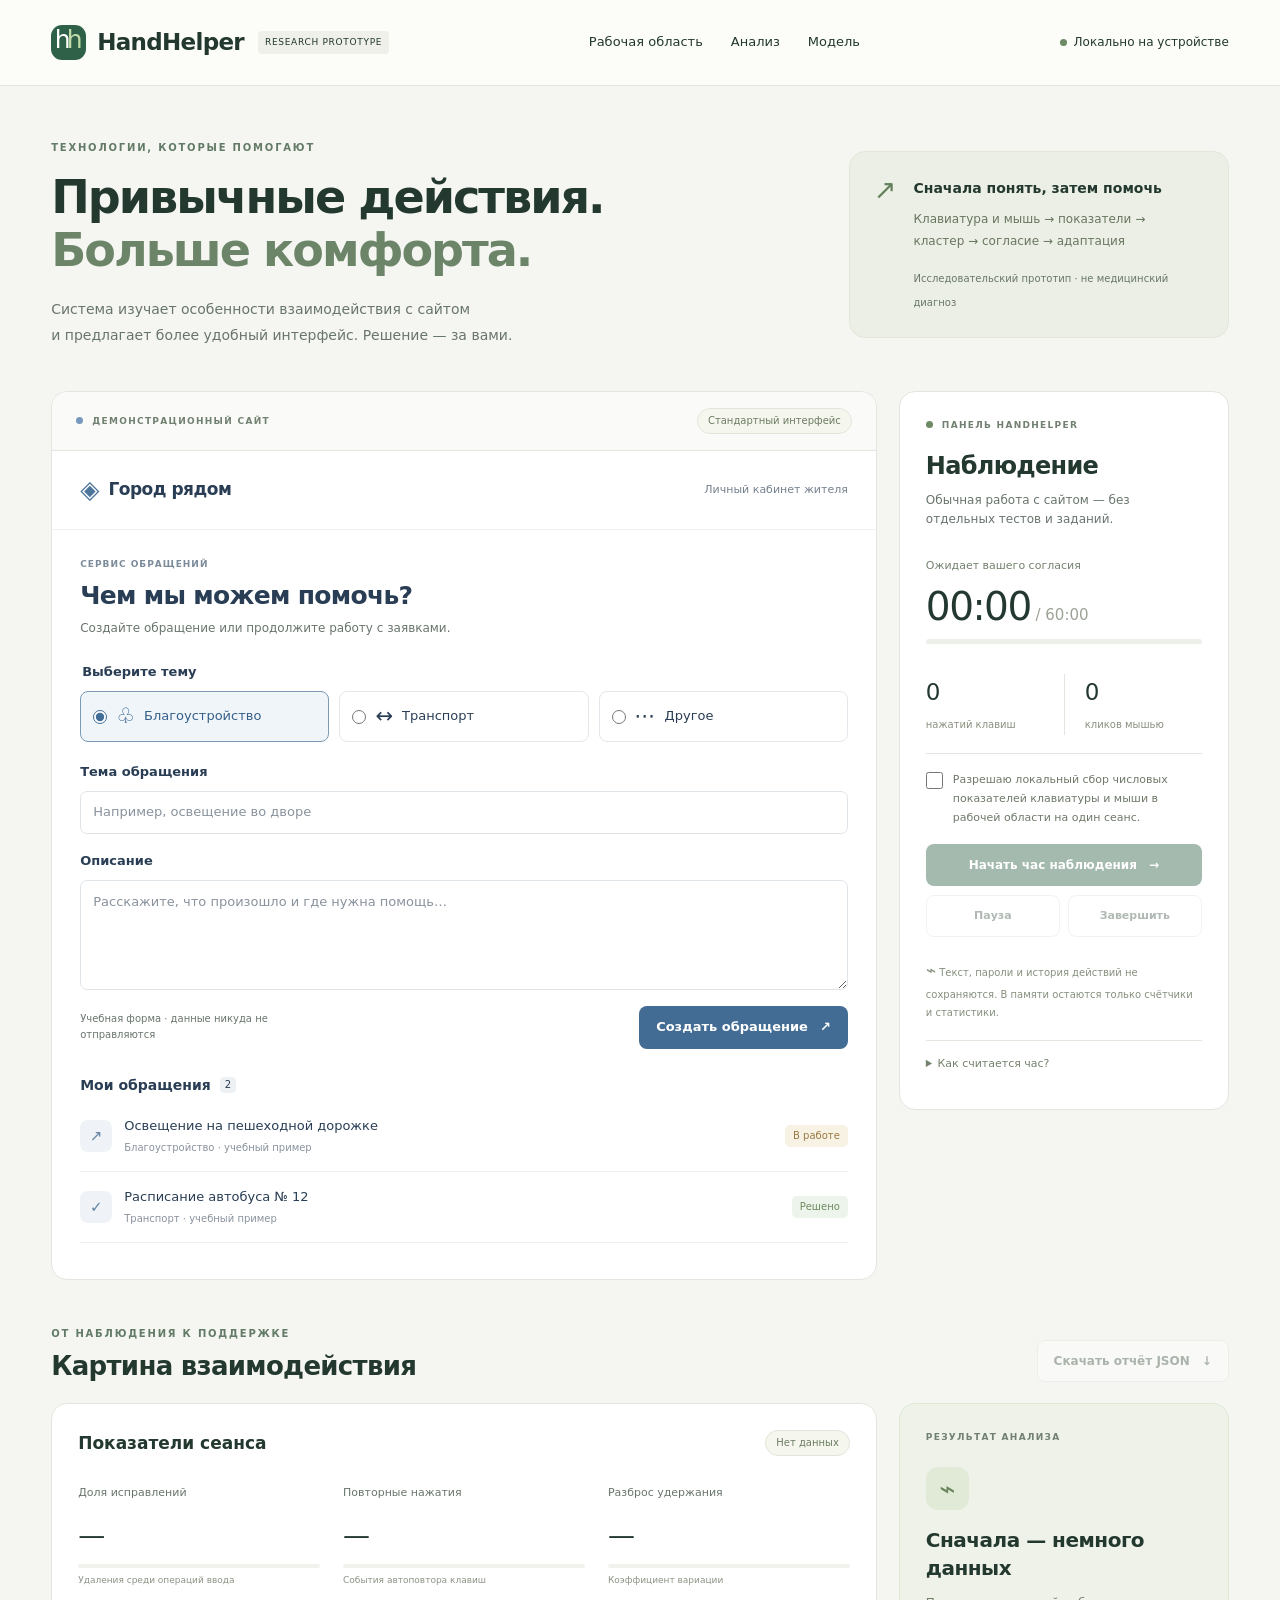
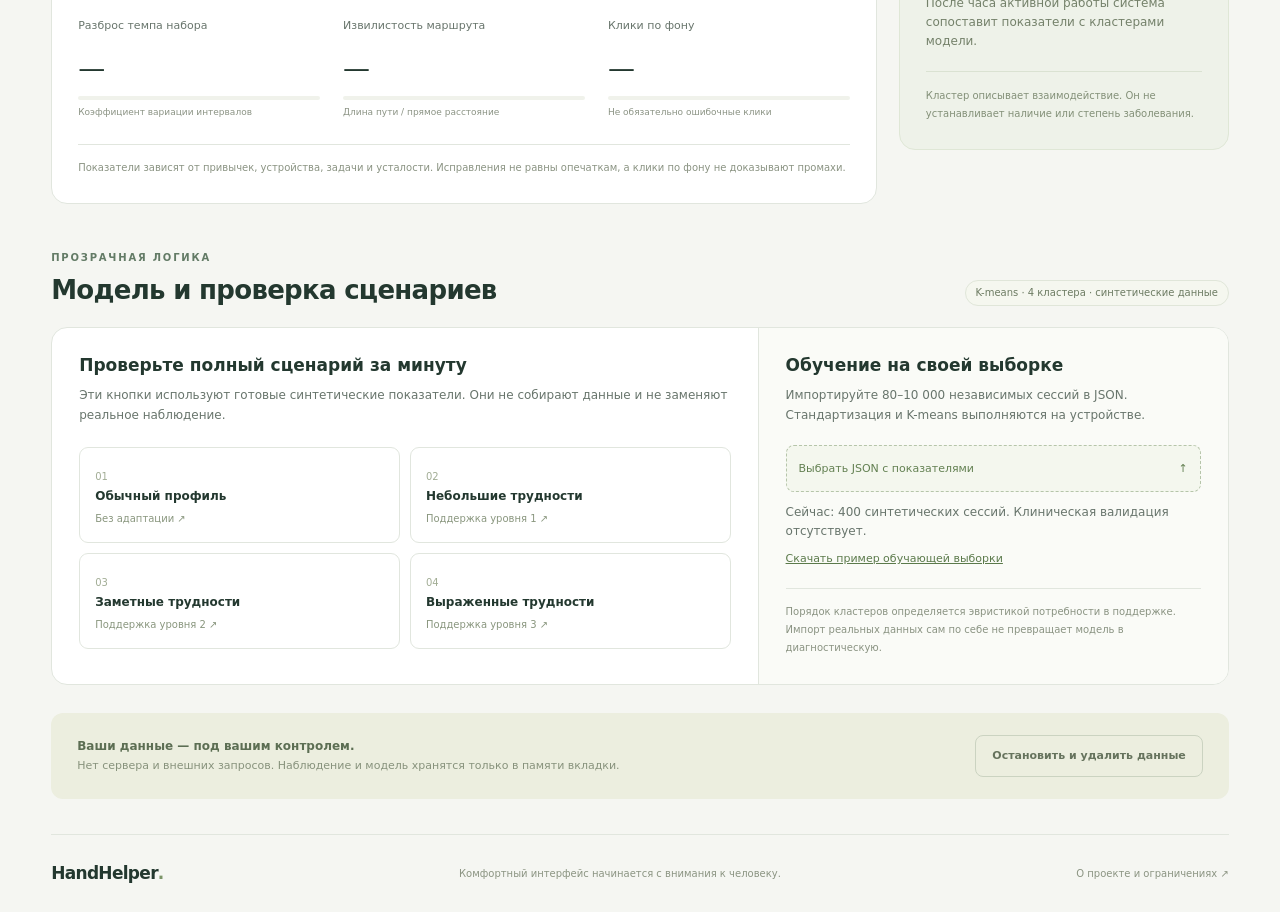
==== index.html @ 503160e6 "Initial HandHelper prototype with interaction analysis and consent-based adaptation" ====
<!doctype html>
<html lang="ru">
<head>
  <meta charset="utf-8">
  <meta name="viewport" content="width=device-width, initial-scale=1">
  <meta name="theme-color" content="#f5f6f2">
  <meta name="description" content="HandHelper — локальный прототип оценки взаимодействия с клавиатурой и мышью и адаптации интерфейса с согласия пользователя.">
  <title>HandHelper — комфортное взаимодействие</title>
  <link rel="stylesheet" href="styles.css">
  <script defer src="js/core.js"></script>
  <script defer src="js/collector.js"></script>
  <script defer src="js/adaptation.js"></script>
  <script defer src="js/app.js"></script>
</head>
<body>
  <a class="skip-link" href="#workspace">К рабочей области</a>
  <header class="header">
    <a href="#" class="brand" aria-label="HandHelper, начало страницы"><span class="brand-mark" aria-hidden="true">h<span>h</span></span>HandHelper<span class="brand-tag">research prototype</span></a>
    <nav aria-label="Разделы"><a href="#workspace">Рабочая область</a><a href="#analysis">Анализ</a><a href="#model">Модель</a></nav>
    <span class="local-badge"><span class="dot"></span>Локально на устройстве</span>
  </header>

  <main>
    <section class="intro" aria-labelledby="page-title">
      <div><p class="eyebrow">ТЕХНОЛОГИИ, КОТОРЫЕ ПОМОГАЮТ</p><h1 id="page-title">Привычные действия.<br><span>Больше комфорта.</span></h1><p class="lead">Система изучает особенности взаимодействия с сайтом<br class="desktop-break"> и предлагает более удобный интерфейс. Решение — за вами.</p></div>
      <div class="intro-note"><span class="note-icon" aria-hidden="true">↗</span><div><strong>Сначала понять, затем помочь</strong><p>Клавиатура и мышь → показатели →<br>кластер → согласие → адаптация</p><span class="subtle">Исследовательский прототип · не медицинский диагноз</span></div></div>
    </section>

    <div class="workspace-grid" id="workspace">
      <section class="site-card" aria-labelledby="site-title">
        <div class="panel-heading"><div class="panel-label"><span class="dot blue"></span>ДЕМОНСТРАЦИОННЫЙ САЙТ</div><span class="pill" id="adaptation-badge">Стандартный интерфейс</span></div>
        <div id="demo-site" data-hh-site>
          <div class="demo-header"><span class="demo-logo" aria-hidden="true">◈</span><strong>Город рядом</strong><span class="demo-header-caption">Личный кабинет жителя</span></div>
          <div class="demo-body">
            <p class="eyebrow">СЕРВИС ОБРАЩЕНИЙ</p><h2 id="site-title">Чем мы можем помочь?</h2><p class="muted">Создайте обращение или продолжите работу с заявками.</p>
            <form id="request-form">
              <fieldset class="category-fieldset"><legend>Выберите тему</legend><div class="categories">
                <label class="category"><input type="radio" name="category" value="Благоустройство" checked><span aria-hidden="true">♧</span><span>Благоустройство</span></label>
                <label class="category"><input type="radio" name="category" value="Транспорт"><span aria-hidden="true">↔</span><span>Транспорт</span></label>
                <label class="category"><input type="radio" name="category" value="Другое"><span aria-hidden="true">⋯</span><span>Другое</span></label>
              </div></fieldset>
              <label class="field-label" for="request-title">Тема обращения</label>
              <input id="request-title" name="title" placeholder="Например, освещение во дворе" maxlength="120" required autocomplete="off">
              <label class="field-label" for="request-text">Описание</label>
              <textarea id="request-text" name="description" rows="4" placeholder="Расскажите, что произошло и где нужна помощь…" maxlength="4000" required></textarea>
              <div class="form-footer"><span class="subtle">Учебная форма · данные никуда не отправляются</span><button type="submit" class="button primary">Создать обращение <span aria-hidden="true">↗</span></button></div>
            </form>
            <div class="requests-heading"><h3>Мои обращения</h3><span class="count-badge" id="request-count">2</span></div>
            <ul class="requests-list" id="requests-list">
              <li><span class="request-symbol" aria-hidden="true">↗</span><div><strong>Освещение на пешеходной дорожке</strong><span>Благоустройство · учебный пример</span></div><span class="request-status">В работе</span></li>
              <li><span class="request-symbol" aria-hidden="true">✓</span><div><strong>Расписание автобуса № 12</strong><span>Транспорт · учебный пример</span></div><span class="request-status done">Решено</span></li>
            </ul>
            <div id="request-feedback" class="request-feedback" role="status"></div>
          </div>
        </div>
      </section>

      <aside class="observation-card" aria-labelledby="observe-title">
        <div class="panel-label"><span class="dot" id="status-dot"></span>ПАНЕЛЬ HANDHELPER</div>
        <h2 id="observe-title">Наблюдение</h2><p class="muted">Обычная работа с сайтом — без отдельных тестов и заданий.</p>
        <div class="session-state"><span id="session-status" role="status">Ожидает вашего согласия</span><span class="timer" id="session-timer">00:00<span> / 60:00</span></span><progress id="session-progress" max="3600" value="0" aria-label="Прогресс часа активного наблюдения"></progress></div>
        <div class="live-counts"><div><strong id="key-count">0</strong><span>нажатий клавиш</span></div><div><strong id="click-count">0</strong><span>кликов мышью</span></div></div>
        <label class="consent-label"><input type="checkbox" id="collection-consent"><span>Разрешаю локальный сбор числовых показателей клавиатуры и мыши в рабочей области на один сеанс.</span></label>
        <button id="start-session" class="button primary full" disabled>Начать час наблюдения <span aria-hidden="true">→</span></button>
        <div class="session-actions"><button id="pause-session" class="button secondary" disabled>Пауза</button><button id="finish-session" class="button secondary" disabled>Завершить</button></div>
        <p class="privacy-note"><span aria-hidden="true">⌁</span> Текст, пароли и история действий не сохраняются. В памяти остаются только счётчики и статистики.</p>
        <details class="observation-help"><summary>Как считается час?</summary><p>Считается время в активной вкладке и окне. После 30 секунд без действий отсчёт приостанавливается. Явная пауза и время в другой вкладке не учитываются. Перезагрузка страницы удаляет сеанс.</p><p>Для анализа нужны также минимум 200 нажатий, 100 удержаний, 100 интервалов набора, 30 кликов и 20 маршрутов мыши. Сенсорный ввод и IME не подходят для текущей модели.</p></details>
      </aside>
    </div>

    <section class="analysis-section" id="analysis" aria-labelledby="analysis-title">
      <div class="section-title"><div><p class="eyebrow">ОТ НАБЛЮДЕНИЯ К ПОДДЕРЖКЕ</p><h2 id="analysis-title">Картина взаимодействия</h2></div><button id="export-report" class="button secondary" disabled>Скачать отчёт JSON <span aria-hidden="true">↓</span></button></div>
      <div class="analysis-grid">
        <div class="metrics-card">
          <div class="card-title"><h3>Показатели сеанса</h3><span class="pill" id="data-source">Нет данных</span></div>
          <div class="metrics-grid" id="metrics-grid">
            <div class="metric"><span>Доля исправлений</span><strong id="metric-corrections">—</strong><div class="metric-track"><i id="bar-corrections"></i></div><small>Удаления среди операций ввода</small></div>
            <div class="metric"><span>Повторные нажатия</span><strong id="metric-repeats">—</strong><div class="metric-track"><i id="bar-repeats"></i></div><small>События автоповтора клавиш</small></div>
            <div class="metric"><span>Разброс удержания</span><strong id="metric-holds">—</strong><div class="metric-track"><i id="bar-holds"></i></div><small>Коэффициент вариации</small></div>
            <div class="metric"><span>Разброс темпа набора</span><strong id="metric-flights">—</strong><div class="metric-track"><i id="bar-flights"></i></div><small>Коэффициент вариации интервалов</small></div>
            <div class="metric"><span>Извилистость маршрута</span><strong id="metric-paths">—</strong><div class="metric-track"><i id="bar-paths"></i></div><small>Длина пути / прямое расстояние</small></div>
            <div class="metric"><span>Клики по фону</span><strong id="metric-background">—</strong><div class="metric-track"><i id="bar-background"></i></div><small>Не обязательно ошибочные клики</small></div>
          </div>
          <p class="card-footnote">Показатели зависят от привычек, устройства, задачи и усталости. Исправления не равны опечаткам, а клики по фону не доказывают промахи.</p>
        </div>
        <div class="result-card" id="result-card">
          <div class="panel-label">РЕЗУЛЬТАТ АНАЛИЗА</div><div class="result-icon" id="result-icon" aria-hidden="true">⌁</div>
          <h3 id="result-title">Сначала — немного данных</h3><p id="result-description">После часа активной работы система сопоставит показатели с кластерами модели.</p>
          <ul id="quality-problems" class="quality-problems" hidden></ul>
          <div id="adaptation-offer" hidden><p id="adaptation-description"></p><label class="consent-label"><input type="checkbox" id="adaptation-consent"><span>Разрешаю применить предложенную адаптацию к демонстрационному сайту.</span></label><button id="apply-adaptation" class="button primary full" disabled>Применить адаптацию</button></div>
          <button id="revert-adaptation" class="button secondary full" hidden>Вернуть стандартный интерфейс</button>
          <span class="result-disclaimer">Кластер описывает взаимодействие. Он не устанавливает наличие или степень заболевания.</span>
        </div>
      </div>
    </section>

    <section class="model-section" id="model" aria-labelledby="model-title">
      <div class="section-title"><div><p class="eyebrow">ПРОЗРАЧНАЯ ЛОГИКА</p><h2 id="model-title">Модель и проверка сценариев</h2></div><span class="pill" id="model-badge">K-means · 4 кластера · синтетические данные</span></div>
      <div class="model-grid">
        <div class="demo-scenarios"><h3>Проверьте полный сценарий за минуту</h3><p class="muted">Эти кнопки используют готовые синтетические показатели. Они не собирают данные и не заменяют реальное наблюдение.</p><div class="scenario-buttons"><button class="scenario" data-scenario="0"><span class="scenario-number">01</span><strong>Обычный профиль</strong><span>Без адаптации ↗</span></button><button class="scenario" data-scenario="1"><span class="scenario-number">02</span><strong>Небольшие трудности</strong><span>Поддержка уровня 1 ↗</span></button><button class="scenario" data-scenario="2"><span class="scenario-number">03</span><strong>Заметные трудности</strong><span>Поддержка уровня 2 ↗</span></button><button class="scenario" data-scenario="3"><span class="scenario-number">04</span><strong>Выраженные трудности</strong><span>Поддержка уровня 3 ↗</span></button></div></div>
        <div class="training-card"><h3>Обучение на своей выборке</h3><p class="muted">Импортируйте 80–10 000 независимых сессий в JSON. Стандартизация и K-means выполняются на устройстве.</p><label class="file-label" for="training-file">Выбрать JSON с показателями <span aria-hidden="true">↑</span><input id="training-file" type="file" accept=".json,application/json"></label><p id="training-status" class="subtle" role="status">Сейчас: 400 синтетических сессий. Клиническая валидация отсутствует.</p><button class="text-button" id="download-training">Скачать пример обучающей выборки</button><p class="card-footnote">Порядок кластеров определяется эвристикой потребности в поддержке. Импорт реальных данных сам по себе не превращает модель в диагностическую.</p></div>
      </div>
    </section>
    <div class="data-footer"><p><strong>Ваши данные — под вашим контролем.</strong><br><span>Нет сервера и внешних запросов. Наблюдение и модель хранятся только в памяти вкладки.</span></p><button id="delete-data" class="button danger">Остановить и удалить данные</button></div>
    <p id="app-message" class="app-message" role="status" aria-live="polite"></p>
  </main>
  <footer class="footer"><a class="brand" href="#">HandHelper<span class="footer-dot">.</span></a><span>Комфортный интерфейс начинается с внимания к человеку.</span><a href="README.md">О проекте и ограничениях ↗</a></footer>
  <noscript>Для работы прототипа необходимо разрешить JavaScript в браузере.</noscript>
</body>
</html>
---- styles.css ----
@charset "UTF-8";
:root { color-scheme: light; --ink: #23382f; --muted: #68756c; --green: #2f6148; --green-soft: #eaf1e7; --line: #e1e6de; --canvas: #f5f6f2; --white: #fff; font-family: "Segoe UI", system-ui, sans-serif; font-synthesis: none; }
* { box-sizing: border-box; }
html { scroll-behavior: smooth; scroll-padding-top: 24px; }
body { margin: 0; background: var(--canvas); color: var(--ink); font-size: 15px; line-height: 1.6; }
button, input, textarea, select { font: inherit; }
button, a, input, textarea, summary, label { -webkit-tap-highlight-color: transparent; }
button, a, summary { touch-action: manipulation; }
button { cursor: pointer; }
button:disabled { cursor: default; opacity: .43; }
a { color: inherit; text-decoration: none; }
a:hover { text-decoration: underline; }
button:focus-visible, a:focus-visible, input:focus-visible, textarea:focus-visible, summary:focus-visible, label:has(input:focus-visible) { outline: 3px solid #4673bc; outline-offset: 4px; }
[hidden] { display: none !important; }
h1, h2, h3, p { margin: 0; }
h1, h2, h3 { line-height: 1.2; }
h2 { font-size: 27px; font-weight: 600; letter-spacing: -.7px; }
h3 { font-size: 17px; font-weight: 600; }
.muted { color: var(--muted); }
.subtle { color: var(--muted); font-size: 12px; }
.skip-link { position: absolute; top: -100px; left: 16px; z-index: 10; background: white; padding: 12px 20px; }
.skip-link:focus { top: 8px; }
.header { min-height: 86px; padding: 16px 4%; border-bottom: 1px solid var(--line); display: flex; gap: 24px; align-items: center; justify-content: space-between; background: #fcfdf9; }
.brand { display: flex; align-items: center; font-size: 23px; font-weight: 650; letter-spacing: -.7px; gap: 11px; }
.brand-mark { background: var(--green); width: 35px; height: 35px; border-radius: 11px; color: white; font-size: 25px; font-weight: 500; line-height: 30px; text-align: center; letter-spacing: -4px; padding-right: 4px; }
.brand-mark span { color: #c0dba9; }
.brand-tag { padding: 4px 7px; background: #eef0e9; border-radius: 4px; font-size: 9px; font-weight: 500; text-transform: uppercase; letter-spacing: .7px; margin-left: 3px; }
.header nav { display: flex; gap: 28px; font-size: 13px; }
.header nav a { padding: 8px 0; }
.local-badge { font-size: 12px; display: flex; align-items: center; gap: 7px; white-space: nowrap; }
.dot { width: 7px; height: 7px; border-radius: 50%; display: inline-block; background: #6c8a64; flex-shrink: 0; }
.dot.blue { background: #7798bd; }
.dot.recording { background: #3b8753; box-shadow: 0 0 0 4px #dfebdb; }
main { max-width: 1440px; padding: 0 4% 20px; margin: auto; }
.intro { display: flex; align-items: center; justify-content: space-between; gap: 30px; padding: 54px 0 42px; }
.eyebrow { font-size: 10px; letter-spacing: 1.8px; font-weight: 650; color: #637b66; margin-bottom: 15px; }
h1 { font-size: clamp(32px, 3.6vw, 51px); font-weight: 550; letter-spacing: -2px; line-height: 1.15; }
h1 span { color: #6c8568; }
.lead { color: var(--muted); font-size: 14px; margin-top: 20px; line-height: 1.85; }
.intro-note { display: flex; gap: 17px; max-width: 380px; background: #ecefe5; border: 1px solid #e2e7d9; border-radius: 16px; padding: 24px; }
.intro-note strong { font-size: 14px; font-weight: 600; }
.intro-note p { font-size: 12px; color: #687660; margin: 8px 0 12px; line-height: 1.9; }
.intro-note .subtle { font-size: 10px; }
.note-icon { font-size: 27px; line-height: 1; color: #64815d; }
.workspace-grid { display: grid; grid-template-columns: minmax(0, 1fr) 330px; gap: 22px; align-items: start; }
.site-card, .observation-card, .metrics-card, .result-card, .model-grid { border: 1px solid var(--line); background: var(--white); border-radius: 16px; overflow: hidden; }
.panel-heading { display: flex; padding: 16px 24px; align-items: center; justify-content: space-between; border-bottom: 1px solid var(--line); gap: 10px; background: #fafbf8; }
.panel-label { display: flex; align-items: center; gap: 9px; font-size: 9px; font-weight: 650; letter-spacing: 1.3px; color: #718071; }
.pill { border: 1px solid #e0e6d9; border-radius: 99px; color: #6c7b62; background: #f5f7ef; font-size: 10px; line-height: 1.4; padding: 5px 10px; }
.demo-header { padding: 19px 28px; display: flex; align-items: center; gap: 9px; border-bottom: 1px solid #eff1f4; color: #293d54; }
.demo-header strong { font-size: 17px; letter-spacing: -.5px; }
.demo-logo { font-size: 25px; color: #4d759b; }
.demo-header-caption { margin-left: auto; color: #74808d; font-size: 11px; }
.demo-body { padding: 27px 28px; color: #293d54; --hh-control: 38px; --hh-gap: 10px; --hh-font: 13px; }
.demo-body .eyebrow { color: #7c8b9a; letter-spacing: 1px; font-size: 9px; margin-bottom: 10px; }
.demo-body h2 { font-size: 25px; }
.demo-body > .muted { font-size: 12px; margin-top: 8px; }
.category-fieldset { margin: 24px 0 20px; padding: 0; border: 0; min-width: 0; }
.category-fieldset legend, .field-label { display: block; font-size: var(--hh-font); font-weight: 600; margin-bottom: 8px; }
.categories { display: grid; grid-template-columns: repeat(3, minmax(0, 1fr)); gap: var(--hh-gap); }
.category { display: flex; position: relative; padding: 14px 12px; gap: 9px; align-items: center; border: 1px solid #e3e7eb; border-radius: 8px; min-height: var(--hh-control); font-size: var(--hh-font); cursor: pointer; }
.category:has(input:checked) { border-color: #7a9ab6; background: #f0f5fa; color: #355f88; }
.category input { accent-color: #416d96; margin: 0; width: 14px; height: 14px; }
.category > span:first-of-type { font-size: 21px; line-height: 1; }
.demo-body input[type="text"], .demo-body input:not([type]), .demo-body textarea { width: 100%; border: 1px solid #dfe4e9; border-radius: 7px; padding: 10px 12px; font-size: var(--hh-font); color: #293d54; background: #fff; min-height: var(--hh-control); }
.demo-body textarea { resize: vertical; display: block; line-height: 1.7; }
.demo-body input::placeholder, .demo-body textarea::placeholder { color: #89929d; }
.field-label { margin-top: 17px; }
.form-footer { display: flex; gap: 12px; justify-content: space-between; align-items: center; margin-top: 16px; }
.form-footer .subtle { max-width: 210px; font-size: 10px; }
.button { display: inline-flex; justify-content: center; align-items: center; gap: 12px; padding: 10px 16px; min-height: 42px; font-size: 12px; font-weight: 600; border-radius: 8px; border: 1px solid transparent; transition: background .15s; }
.button.primary { background: var(--green); color: white; }
.button.primary:hover:enabled { background: #234c37; }
.button.secondary { background: white; color: #4a5e50; border-color: #dfe5dc; }
.button.secondary:hover:enabled { background: #f4f6ef; }
.button.full { width: 100%; }
.demo-body .button { background: #426c94; color: white; min-height: var(--hh-control); font-size: var(--hh-font); }
.demo-body .button:hover { background: #335779; }
.requests-heading { display: flex; align-items: center; gap: 9px; margin-top: 28px; margin-bottom: 8px; }
.requests-heading h3 { font-size: 14px; }
.count-badge { border-radius: 4px; background: #eef1f4; font-size: 10px; padding: 0 5px; }
.requests-list { padding: 0; margin: 0; list-style: none; }
.requests-list li { padding: 15px 0; display: flex; gap: 12px; align-items: center; border-bottom: 1px solid #edf0f3; }
.request-symbol { border-radius: 8px; background: #eff3f7; width: 32px; height: 32px; display: grid; place-items: center; color: #6381a0; flex-shrink: 0; }
.requests-list li div { min-width: 0; }
.requests-list strong { display: block; font-size: var(--hh-font); font-weight: 500; overflow-wrap: anywhere; }
.requests-list li div > span { display: block; font-size: 10px; color: #89929c; margin-top: 3px; }
.request-status { margin-left: auto; font-size: 10px; border-radius: 5px; background: #f8f2e4; color: #987940; padding: 3px 8px; white-space: nowrap; }
.request-status.done { background: #edf4eb; color: #6b8a5f; }
.request-feedback { color: #426c94; font-size: var(--hh-font); margin-top: 9px; }
.request-feedback button { border: 0; padding: 6px 12px; margin-left: 8px; min-height: 36px; background: #edf3f9; border-radius: 6px; color: #335779; }
.observation-card { padding: 26px; }
.observation-card h2 { font-size: 24px; margin: 20px 0 10px; }
.observation-card > .muted { font-size: 12px; }
.session-state { margin: 23px 0 16px; }
#session-status { font-size: 11px; color: #72816d; }
.timer { display: block; font-size: 39px; font-weight: 350; font-variant-numeric: tabular-nums; letter-spacing: -1.5px; line-height: 1.6; }
.timer span { font-size: 15px; color: #9ba395; letter-spacing: 0; }
progress { display: block; width: 100%; height: 5px; border: 0; border-radius: 9px; overflow: hidden; background: #edf0e8; color: #749466; }
progress::-webkit-progress-bar { background: #edf0e8; }
progress::-webkit-progress-value { background: #749466; border-radius: 9px; }
progress::-moz-progress-bar { background: #749466; }
.live-counts { display: grid; grid-template-columns: 1fr 1fr; padding: 14px 0 18px; margin-bottom: 16px; border-bottom: 1px solid var(--line); }
.live-counts > div + div { border-left: 1px solid var(--line); padding-left: 20px; }
.live-counts strong { display: block; font-size: 23px; font-weight: 500; font-variant-numeric: tabular-nums; }
.live-counts span { font-size: 10px; color: #89917f; }
.consent-label { display: flex; align-items: flex-start; gap: 10px; font-size: 11px; color: #6e7969; cursor: pointer; margin-bottom: 17px; line-height: 1.75; }
.consent-label input { width: 17px; height: 17px; margin: 2px 0 0; flex-shrink: 0; accent-color: var(--green); }
.session-actions { display: flex; gap: 8px; margin-top: 9px; }
.session-actions .button { flex: 1; font-size: 11px; }
.privacy-note { font-size: 10px; color: #85907e; margin: 18px 0; line-height: 1.8; }
.privacy-note > span { font-size: 17px; }
.observation-help { padding-top: 14px; border-top: 1px solid var(--line); font-size: 11px; color: #74816d; }
.observation-help summary { cursor: pointer; min-height: 28px; }
.observation-help p { margin-top: 10px; }
.analysis-section, .model-section { margin-top: 46px; }
.section-title { display: flex; justify-content: space-between; gap: 20px; align-items: flex-end; margin-bottom: 21px; }
.section-title .eyebrow { margin-bottom: 9px; }
.section-title h2 { font-size: 26px; }
.analysis-grid { display: grid; grid-template-columns: minmax(0, 1fr) 330px; gap: 22px; align-items: start; }
.metrics-card { padding: 26px; }
.card-title { display: flex; justify-content: space-between; align-items: center; gap: 10px; }
.metrics-grid { display: grid; grid-template-columns: repeat(3, minmax(0, 1fr)); gap: 29px 23px; margin: 28px 0 24px; }
.metric > span { display: block; font-size: 11px; color: var(--muted); min-height: 32px; }
.metric strong { display: block; font-size: 27px; line-height: 1.4; font-weight: 450; font-variant-numeric: tabular-nums; }
.metric-track { height: 4px; background: #f0f2eb; margin: 10px 0 6px; border-radius: 8px; overflow: hidden; }
.metric-track i { display: block; height: 100%; width: 0; background: #9caf8b; border-radius: 8px; }
.metric small { font-size: 9px; color: #8b9384; line-height: 1.5; display: block; }
.card-footnote { border-top: 1px solid var(--line); padding-top: 14px; color: #8a9382; font-size: 10px; line-height: 1.8; }
.result-card { padding: 26px; background: #eef2e9; border-color: #dfe7d6; }
.result-icon { width: 43px; height: 43px; background: #e1ead7; display: grid; place-items: center; border-radius: 12px; color: #6a865d; font-size: 27px; margin: 22px 0 16px; }
.result-card h3 { font-size: 20px; line-height: 1.4; letter-spacing: -.5px; }
.result-card p { font-size: 12px; color: #74816a; margin: 12px 0 16px; }
.result-disclaimer { display: block; border-top: 1px solid #dae2d2; padding-top: 15px; margin-top: 20px; font-size: 10px; color: #839078; line-height: 1.8; }
.quality-problems { padding-left: 17px; font-size: 11px; color: #78805e; }
.quality-problems li { margin: 6px 0; }
.model-grid { display: grid; grid-template-columns: minmax(0, 1.5fr) minmax(0, 1fr); }
.demo-scenarios, .training-card { padding: 27px; }
.demo-scenarios > p, .training-card > p { font-size: 12px; margin-top: 11px; }
.training-card { border-left: 1px solid var(--line); background: #fafbf7; }
.scenario-buttons { display: grid; grid-template-columns: repeat(2, minmax(0, 1fr)); gap: 10px; margin-top: 22px; }
.scenario { text-align: left; padding: 15px; border: 1px solid var(--line); background: white; border-radius: 9px; color: var(--ink); }
.scenario:hover:enabled { background: #f4f7ee; border-color: #aab99c; }
.scenario-number { font-size: 10px; color: #a2ad95; margin-bottom: 5px; }
.scenario strong { display: block; font-size: 12px; font-weight: 600; }
.scenario > span:last-child { display: block; color: #89967e; font-size: 10px; margin-top: 5px; }
.file-label { display: flex; justify-content: space-between; align-items: center; position: relative; padding: 12px; border: 1px dashed #b6c5aa; border-radius: 8px; font-size: 11px; color: #638052; background: #f4f7ee; margin-top: 20px; cursor: pointer; min-height: 47px; }
.file-label input { position: absolute; opacity: 0; width: 100%; height: 100%; top: 0; left: 0; cursor: pointer; }
.file-label:focus-within { outline: 3px solid #4673bc; outline-offset: 3px; }
.text-button { background: none; color: #5b7a4b; border: none; padding: 8px 0; font-size: 11px; text-decoration: underline; min-height: 36px; text-align: left; }
.training-card p.card-footnote { font-size: 10px; }
.data-footer { margin-top: 28px; display: flex; justify-content: space-between; gap: 20px; align-items: center; background: #eceedf; border-radius: 12px; padding: 22px 26px; }
.data-footer p { font-size: 12px; color: #5c6e53; }
.data-footer p span { font-size: 11px; color: #87927c; }
.button.danger { border-color: #cbd3c1; color: #66735d; background: transparent; font-size: 11px; }
.button.danger:hover { background: #e2e6d6; }
.app-message { position: fixed; bottom: 20px; left: 50%; transform: translateX(-50%); z-index: 5; background: #233f2e; color: white; border-radius: 10px; padding: 0; font-size: 13px; max-width: min(90vw, 600px); box-shadow: 0 6px 20px #23382f22; }
.app-message:not(:empty) { padding: 14px 22px; }
.footer { margin: 15px 4% 0; padding: 25px 0; border-top: 1px solid var(--line); display: flex; gap: 20px; align-items: center; justify-content: space-between; }
.footer .brand { font-size: 17px; gap: 0; }
.footer-dot { color: #7b9568; }
.footer > span, .footer > a:last-child { color: #8b9482; font-size: 10px; }

/* The opt-in attribute changes only the designated site's HTML subtree. */
[data-hh-support="1"] .demo-body { --hh-control: 44px; --hh-gap: 14px; --hh-font: 14px; }
[data-hh-support="2"] .demo-body { --hh-control: 52px; --hh-gap: 18px; --hh-font: 16px; }
[data-hh-support="3"] .demo-body { --hh-control: 60px; --hh-gap: 22px; --hh-font: 18px; }
[data-hh-support] .category { padding: 16px; }
[data-hh-support] .category input { width: 20px; height: 20px; flex-shrink: 0; }
[data-hh-support] .demo-body .button { padding: 12px 22px; }
[data-hh-support] .request-feedback button { min-height: var(--hh-control); padding: 12px 18px; }
[data-hh-support="2"] .categories, [data-hh-support="3"] .categories { grid-template-columns: 1fr; }
[data-hh-support="2"] .field-label, [data-hh-support="3"] .field-label { margin-top: 24px; }
[data-hh-support="2"] .form-footer, [data-hh-support="3"] .form-footer { align-items: stretch; flex-direction: column; gap: 18px; }
[data-hh-support="2"] .form-footer .subtle, [data-hh-support="3"] .form-footer .subtle { max-width: none; }
[data-hh-support="2"] .requests-list li, [data-hh-support="3"] .requests-list li { padding: 22px 0; }
[data-hh-support="3"] * { transition: none !important; animation: none !important; scroll-behavior: auto !important; }
[data-hh-support="3"] .requests-list li { flex-wrap: wrap; }
[data-hh-support="3"] .request-status { margin-left: 44px; }
@media (min-width: 1500px) { .header { padding-left: max(4%, calc((100vw - 1325px) / 2)); padding-right: max(4%, calc((100vw - 1325px) / 2)); } }
@media (max-width: 1100px) { .brand-tag { display: none; } .workspace-grid, .analysis-grid { grid-template-columns: minmax(0, 1fr) 300px; gap: 16px; } .observation-card, .metrics-card, .result-card { padding: 22px; } .categories { grid-template-columns: 1fr; } .category { padding: 10px 12px; } .metrics-grid { grid-template-columns: repeat(2, minmax(0, 1fr)); } .intro-note { max-width: 310px; padding: 20px; } .header nav { gap: 18px; } }
@media (max-width: 800px) { .header { flex-wrap: wrap; gap: 10px; } .header nav { order: 3; width: 100%; justify-content: center; gap: 25px; } .local-badge { font-size: 10px; } .intro { padding: 32px 0; } h1 { letter-spacing: -1px; } .intro-note { display: none; } .workspace-grid, .analysis-grid, .model-grid { grid-template-columns: 1fr; } .observation-card { order: -1; } .categories { grid-template-columns: repeat(3, minmax(0, 1fr)); } .category { font-size: 11px; gap: 6px; padding: 12px 7px; } .category > span:first-of-type { display: none; } .observation-card h2 { margin-top: 12px; } .metrics-grid { grid-template-columns: repeat(3, minmax(0, 1fr)); } .training-card { border-left: 0; border-top: 1px solid var(--line); } .section-title { align-items: flex-start; } .section-title h2 { font-size: 23px; } .section-title .button { font-size: 10px; padding: 8px 10px; } .model-section .section-title { flex-direction: column; gap: 12px; } .data-footer { flex-direction: column; align-items: flex-start; } .footer { flex-wrap: wrap; } .footer > span { display: none; } }
@media (max-width: 450px) { .demo-body { padding: 23px 18px; } .panel-heading { padding: 13px 18px; flex-wrap: wrap; } .demo-header { padding: 15px 18px; } .demo-header-caption { font-size: 9px; } .categories { grid-template-columns: 1fr; } .category { font-size: 13px; padding: 12px; } .metrics-grid { grid-template-columns: repeat(2, minmax(0, 1fr)); } .section-title { flex-direction: column; gap: 12px; } .form-footer { flex-direction: column; align-items: stretch; } .form-footer .subtle { max-width: none; } .requests-list li { flex-wrap: wrap; } .request-status { margin-left: 44px; } .scenario-buttons { grid-template-columns: 1fr; } .lead { font-size: 13px; } .desktop-break { display: none; } .header nav { font-size: 12px; gap: 15px; } }
@media (prefers-reduced-motion: reduce) { html { scroll-behavior: auto; } *, *::before, *::after { transition: none !important; animation: none !important; } }
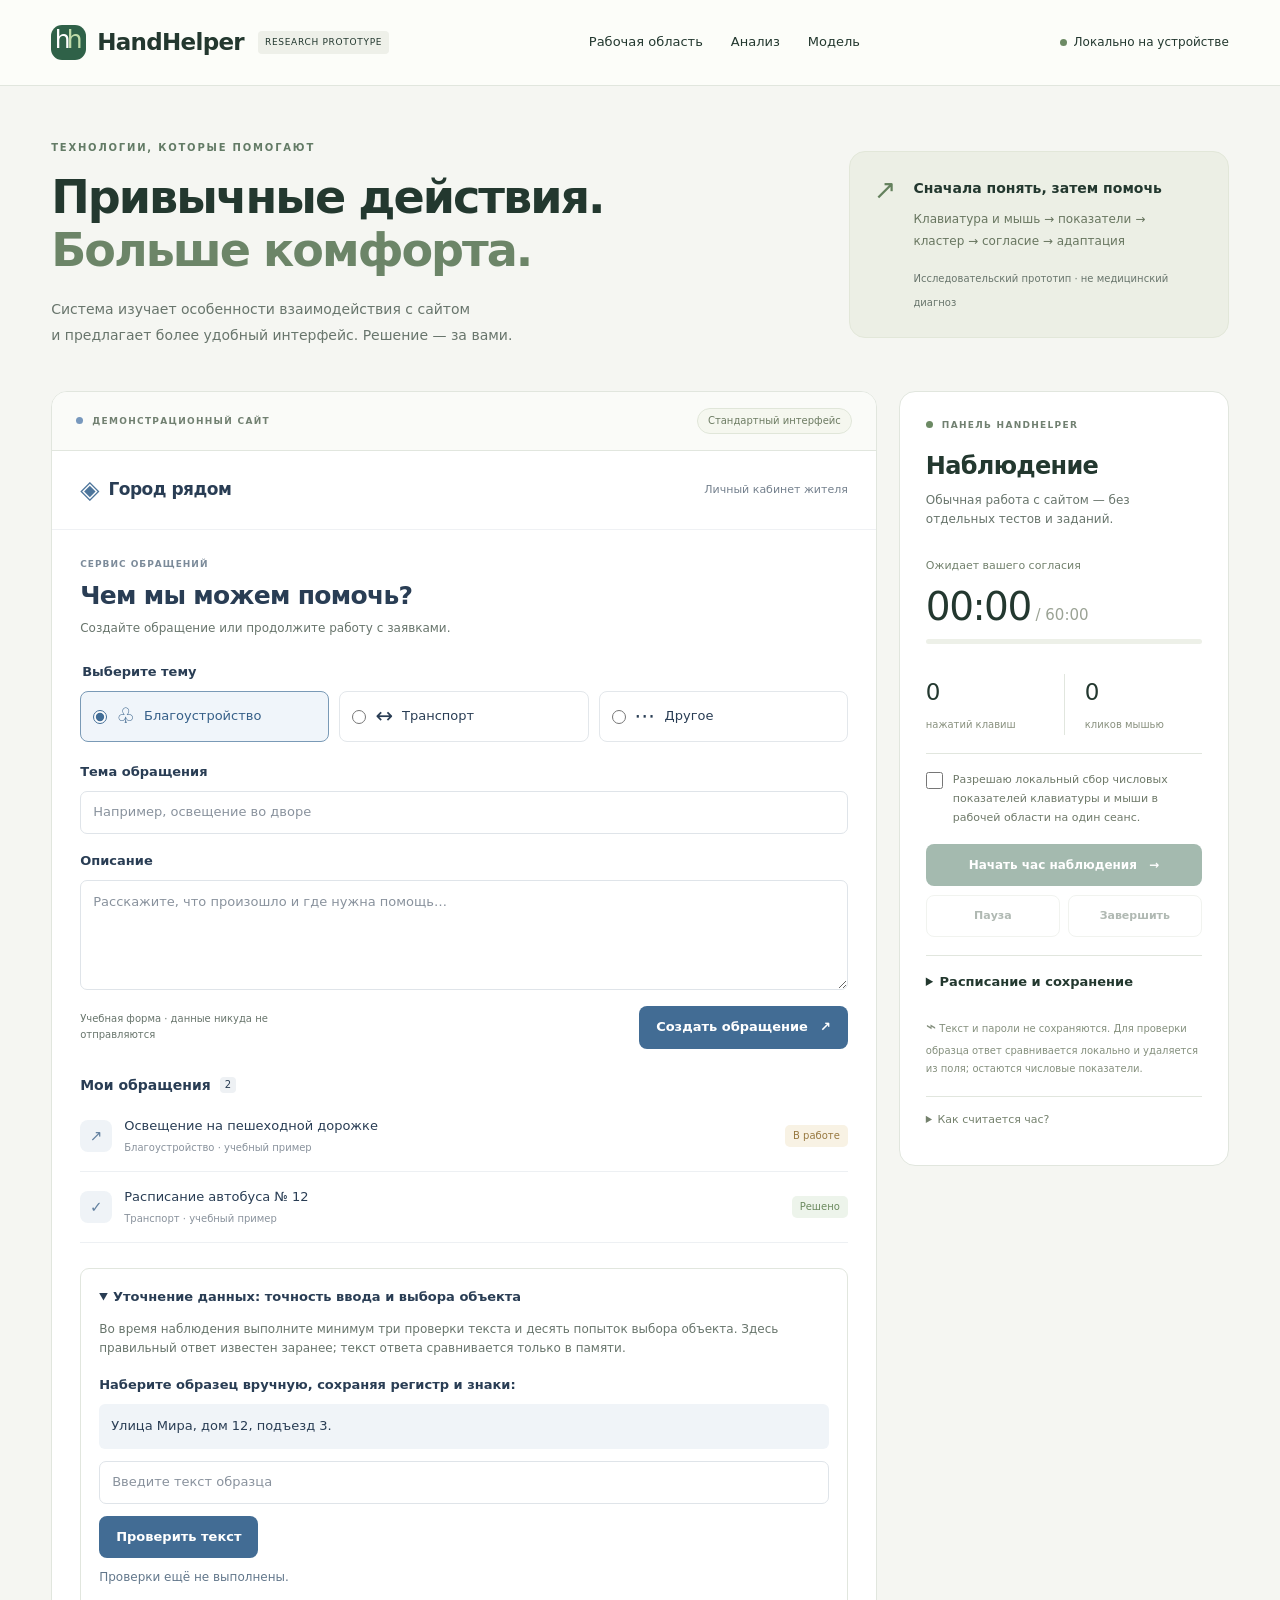
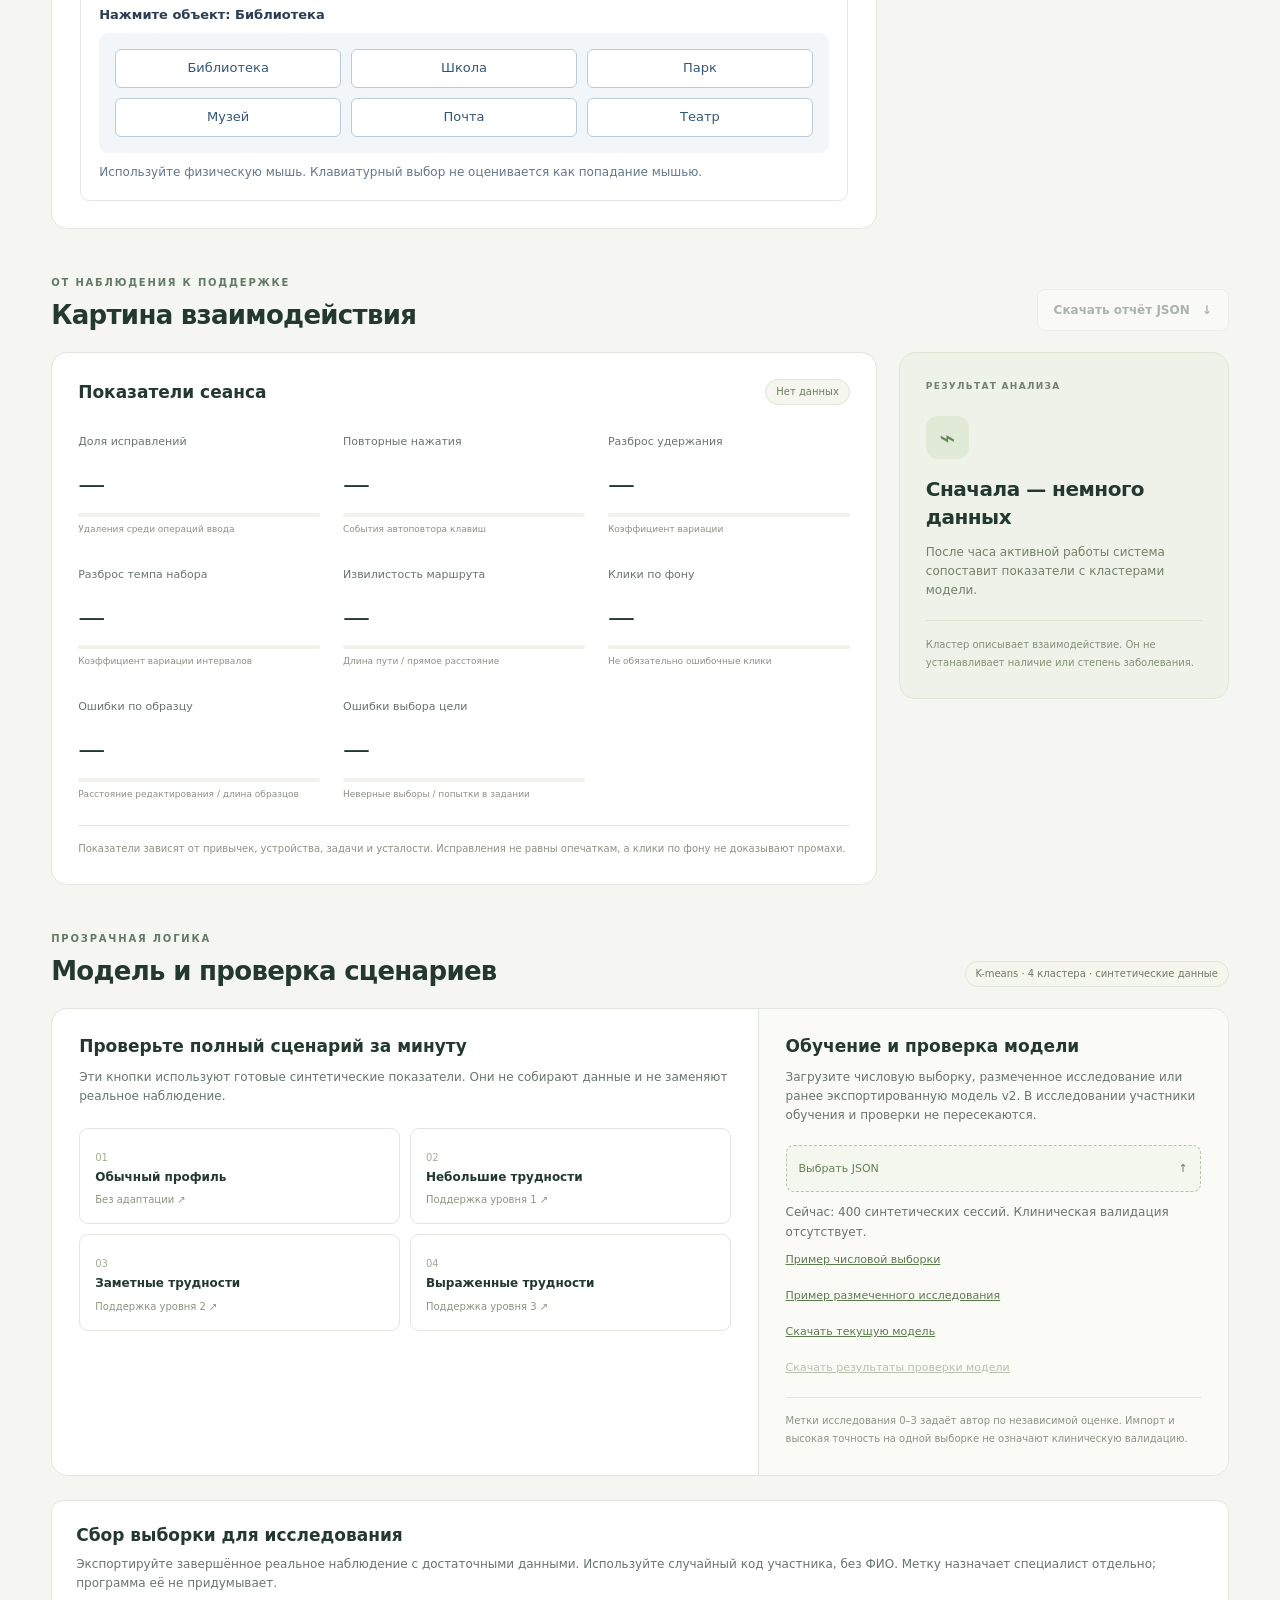
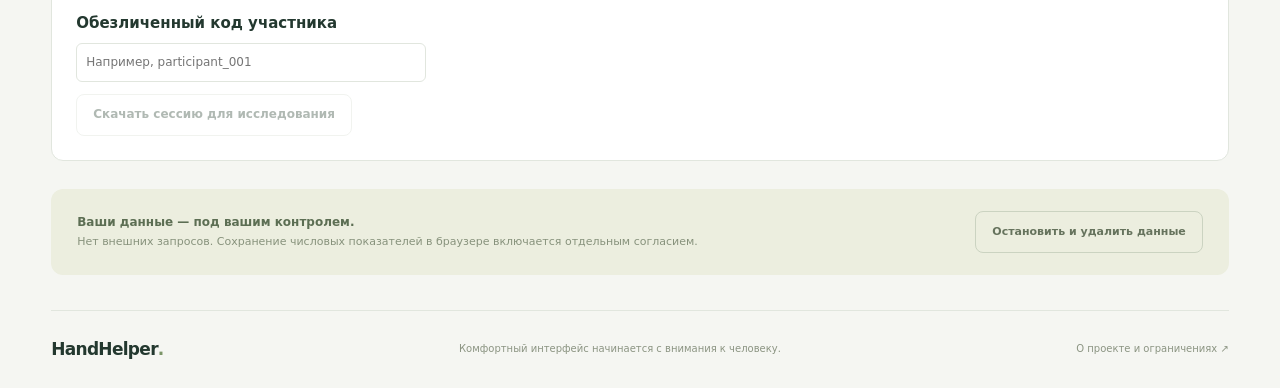
==== commit 97ba0cf2: "Add scheduled observation, direct accuracy metrics, session recovery and study evaluation" ====
--- a/index.html
+++ b/index.html
@@ -10,6 +10,8 @@
   <script defer src="js/core.js"></script>
   <script defer src="js/collector.js"></script>
   <script defer src="js/adaptation.js"></script>
+  <script defer src="js/runtime.js"></script>
+  <script defer src="js/research.js"></script>
   <script defer src="js/app.js"></script>
 </head>
 <body>
@@ -51,6 +53,18 @@
               <li><span class="request-symbol" aria-hidden="true">✓</span><div><strong>Расписание автобуса № 12</strong><span>Транспорт · учебный пример</span></div><span class="request-status done">Решено</span></li>
             </ul>
             <div id="request-feedback" class="request-feedback" role="status"></div>
+            <details class="precision-tasks" open><summary>Уточнение данных: точность ввода и выбора объекта</summary>
+              <p class="muted">Во время наблюдения выполните минимум три проверки текста и десять попыток выбора объекта. Здесь правильный ответ известен заранее; текст ответа сравнивается только в памяти.</p>
+              <label class="field-label" for="reference-input">Наберите образец вручную, сохраняя регистр и знаки:</label>
+              <p class="reference-text" id="reference-text">Улица Мира, дом 12, подъезд 3.</p>
+              <input type="text" id="reference-input" maxlength="500" autocomplete="off" spellcheck="false" placeholder="Введите текст образца">
+              <button type="button" id="check-reference" class="button">Проверить текст</button>
+              <p id="reference-feedback" role="status" class="task-feedback">Проверки ещё не выполнены.</p>
+              <p class="field-label">Нажмите объект: <strong id="target-name">Библиотека</strong></p>
+              <div class="target-board" id="target-board" aria-label="Выбор заданного объекта">
+                <button type="button" data-target="0">Библиотека</button><button type="button" data-target="1">Школа</button><button type="button" data-target="2">Парк</button><button type="button" data-target="3">Музей</button><button type="button" data-target="4">Почта</button><button type="button" data-target="5">Театр</button>
+              </div><p id="target-feedback" role="status" class="task-feedback">Используйте физическую мышь. Клавиатурный выбор не оценивается как попадание мышью.</p>
+            </details>
           </div>
         </div>
       </section>
@@ -63,8 +77,17 @@
         <label class="consent-label"><input type="checkbox" id="collection-consent"><span>Разрешаю локальный сбор числовых показателей клавиатуры и мыши в рабочей области на один сеанс.</span></label>
         <button id="start-session" class="button primary full" disabled>Начать час наблюдения <span aria-hidden="true">→</span></button>
         <div class="session-actions"><button id="pause-session" class="button secondary" disabled>Пауза</button><button id="finish-session" class="button secondary" disabled>Завершить</button></div>
-        <p class="privacy-note"><span aria-hidden="true">⌁</span> Текст, пароли и история действий не сохраняются. В памяти остаются только счётчики и статистики.</p>
-        <details class="observation-help"><summary>Как считается час?</summary><p>Считается время в активной вкладке и окне. После 30 секунд без действий отсчёт приостанавливается. Явная пауза и время в другой вкладке не учитываются. Перезагрузка страницы удаляет сеанс.</p><p>Для анализа нужны также минимум 200 нажатий, 100 удержаний, 100 интервалов набора, 30 кликов и 20 маршрутов мыши. Сенсорный ввод и IME не подходят для текущей модели.</p></details>
+        <details class="session-options"><summary>Расписание и сохранение</summary>
+          <p class="subtle">Расписание действует при открытой странице. Час активности должен поместиться в выбранное окно; иначе анализ сообщит о нехватке данных.</p>
+          <label class="field-label" for="window-start">Начало окна</label><input type="datetime-local" id="window-start">
+          <label class="field-label" for="window-end">Конец окна</label><input type="datetime-local" id="window-end">
+          <button type="button" id="arm-schedule" class="button secondary full">Запланировать наблюдение</button>
+          <button type="button" id="cancel-schedule" class="button secondary full" hidden>Отменить расписание</button><p id="schedule-status" role="status" class="subtle">Расписание не задано. Время — по часам вашего браузера.</p>
+          <label class="consent-label"><input type="checkbox" id="storage-consent"><span>Разрешаю сохранять числовой сеанс и модель в этом браузере для продолжения после перезагрузки.</span></label>
+          <button type="button" id="restore-session" class="button secondary full" hidden>Восстановить сохранённый сеанс</button><p id="storage-status" role="status" class="subtle">Без этого согласия всё остаётся только в памяти вкладки.</p>
+        </details>
+        <p class="privacy-note"><span aria-hidden="true">⌁</span> Текст и пароли не сохраняются. Для проверки образца ответ сравнивается локально и удаляется из поля; остаются числовые показатели.</p>
+        <details class="observation-help"><summary>Как считается час?</summary><p>Считается время в активной вкладке и окне. После 30 секунд без действий отсчёт приостанавливается. Явная пауза и время в другой вкладке не учитываются. Без согласия на сохранение перезагрузка удаляет сеанс.</p><p>Нужны минимум 200 нажатий, 100 удержаний, 100 интервалов, 30 кликов, 20 маршрутов, три проверки текста и десять попыток выбора объекта. Сенсорный ввод и IME не подходят для текущей модели.</p></details>
       </aside>
     </div>
 
@@ -80,6 +103,8 @@
             <div class="metric"><span>Разброс темпа набора</span><strong id="metric-flights">—</strong><div class="metric-track"><i id="bar-flights"></i></div><small>Коэффициент вариации интервалов</small></div>
             <div class="metric"><span>Извилистость маршрута</span><strong id="metric-paths">—</strong><div class="metric-track"><i id="bar-paths"></i></div><small>Длина пути / прямое расстояние</small></div>
             <div class="metric"><span>Клики по фону</span><strong id="metric-background">—</strong><div class="metric-track"><i id="bar-background"></i></div><small>Не обязательно ошибочные клики</small></div>
+            <div class="metric"><span>Ошибки по образцу</span><strong id="metric-text">—</strong><div class="metric-track"><i id="bar-text"></i></div><small>Расстояние редактирования / длина образцов</small></div>
+            <div class="metric"><span>Ошибки выбора цели</span><strong id="metric-target">—</strong><div class="metric-track"><i id="bar-target"></i></div><small>Неверные выборы / попытки в задании</small></div>
           </div>
           <p class="card-footnote">Показатели зависят от привычек, устройства, задачи и усталости. Исправления не равны опечаткам, а клики по фону не доказывают промахи.</p>
         </div>
@@ -89,6 +114,7 @@
           <ul id="quality-problems" class="quality-problems" hidden></ul>
           <div id="adaptation-offer" hidden><p id="adaptation-description"></p><label class="consent-label"><input type="checkbox" id="adaptation-consent"><span>Разрешаю применить предложенную адаптацию к демонстрационному сайту.</span></label><button id="apply-adaptation" class="button primary full" disabled>Применить адаптацию</button></div>
           <button id="revert-adaptation" class="button secondary full" hidden>Вернуть стандартный интерфейс</button>
+          <button id="export-adapted-site" class="button secondary full" hidden>Скачать адаптированный HTML</button>
           <span class="result-disclaimer">Кластер описывает взаимодействие. Он не устанавливает наличие или степень заболевания.</span>
         </div>
       </div>
@@ -98,10 +124,11 @@
       <div class="section-title"><div><p class="eyebrow">ПРОЗРАЧНАЯ ЛОГИКА</p><h2 id="model-title">Модель и проверка сценариев</h2></div><span class="pill" id="model-badge">K-means · 4 кластера · синтетические данные</span></div>
       <div class="model-grid">
         <div class="demo-scenarios"><h3>Проверьте полный сценарий за минуту</h3><p class="muted">Эти кнопки используют готовые синтетические показатели. Они не собирают данные и не заменяют реальное наблюдение.</p><div class="scenario-buttons"><button class="scenario" data-scenario="0"><span class="scenario-number">01</span><strong>Обычный профиль</strong><span>Без адаптации ↗</span></button><button class="scenario" data-scenario="1"><span class="scenario-number">02</span><strong>Небольшие трудности</strong><span>Поддержка уровня 1 ↗</span></button><button class="scenario" data-scenario="2"><span class="scenario-number">03</span><strong>Заметные трудности</strong><span>Поддержка уровня 2 ↗</span></button><button class="scenario" data-scenario="3"><span class="scenario-number">04</span><strong>Выраженные трудности</strong><span>Поддержка уровня 3 ↗</span></button></div></div>
-        <div class="training-card"><h3>Обучение на своей выборке</h3><p class="muted">Импортируйте 80–10 000 независимых сессий в JSON. Стандартизация и K-means выполняются на устройстве.</p><label class="file-label" for="training-file">Выбрать JSON с показателями <span aria-hidden="true">↑</span><input id="training-file" type="file" accept=".json,application/json"></label><p id="training-status" class="subtle" role="status">Сейчас: 400 синтетических сессий. Клиническая валидация отсутствует.</p><button class="text-button" id="download-training">Скачать пример обучающей выборки</button><p class="card-footnote">Порядок кластеров определяется эвристикой потребности в поддержке. Импорт реальных данных сам по себе не превращает модель в диагностическую.</p></div>
+        <div class="training-card"><h3>Обучение и проверка модели</h3><p class="muted">Загрузите числовую выборку, размеченное исследование или ранее экспортированную модель v2. В исследовании участники обучения и проверки не пересекаются.</p><label class="file-label" for="training-file">Выбрать JSON <span aria-hidden="true">↑</span><input id="training-file" type="file" accept=".json,application/json"></label><p id="training-status" class="subtle" role="status">Сейчас: 400 синтетических сессий. Клиническая валидация отсутствует.</p><button class="text-button" id="download-training">Пример числовой выборки</button><button class="text-button" id="download-study">Пример размеченного исследования</button><button class="text-button" id="export-model">Скачать текущую модель</button><button class="text-button" id="export-evaluation" disabled>Скачать результаты проверки модели</button><p class="card-footnote">Метки исследования 0–3 задаёт автор по независимой оценке. Импорт и высокая точность на одной выборке не означают клиническую валидацию.</p></div>
       </div>
     </section>
-    <div class="data-footer"><p><strong>Ваши данные — под вашим контролем.</strong><br><span>Нет сервера и внешних запросов. Наблюдение и модель хранятся только в памяти вкладки.</span></p><button id="delete-data" class="button danger">Остановить и удалить данные</button></div>
+    <section class="research-export"><h3>Сбор выборки для исследования</h3><p class="muted">Экспортируйте завершённое реальное наблюдение с достаточными данными. Используйте случайный код участника, без ФИО. Метку назначает специалист отдельно; программа её не придумывает.</p><label class="field-label" for="participant-id">Обезличенный код участника</label><input id="participant-id" type="text" maxlength="64" pattern="[a-zA-Z0-9_-]+" placeholder="Например, participant_001"><button type="button" id="export-participant" class="button secondary" disabled>Скачать сессию для исследования</button></section>
+    <div class="data-footer"><p><strong>Ваши данные — под вашим контролем.</strong><br><span>Нет внешних запросов. Сохранение числовых показателей в браузере включается отдельным согласием.</span></p><button id="delete-data" class="button danger">Остановить и удалить данные</button></div>
     <p id="app-message" class="app-message" role="status" aria-live="polite"></p>
   </main>
   <footer class="footer"><a class="brand" href="#">HandHelper<span class="footer-dot">.</span></a><span>Комфортный интерфейс начинается с внимания к человеку.</span><a href="README.md">О проекте и ограничениях ↗</a></footer>
--- a/styles.css
+++ b/styles.css
@@ -113,6 +113,25 @@
 .observation-help { padding-top: 14px; border-top: 1px solid var(--line); font-size: 11px; color: #74816d; }
 .observation-help summary { cursor: pointer; min-height: 28px; }
 .observation-help p { margin-top: 10px; }
+.precision-tasks { margin-top: 25px; padding: 18px; border: 1px solid var(--line); border-radius: 9px; }
+.precision-tasks summary, .session-options summary { cursor: pointer; font-size: 13px; font-weight: 600; }
+.precision-tasks > p.muted { font-size: 12px; margin-top: 12px; }
+.reference-text { padding: 12px; background: #f0f4f8; border-radius: 6px; font-size: var(--hh-font); user-select: none; }
+.precision-tasks #reference-input { margin: 12px 0; }
+.task-feedback { font-size: 12px; color: #62778b; margin-top: 10px; }
+.target-board { display: grid; grid-template-columns: repeat(3, minmax(0, 1fr)); gap: var(--hh-gap); padding: 16px; background: #f3f6f9; border-radius: 9px; }
+.target-board button { min-height: var(--hh-control); border: 1px solid #bbcad7; border-radius: 6px; background: white; color: #335779; font-size: var(--hh-font); padding: 8px; overflow-wrap: anywhere; }
+.session-options { margin-top: 18px; border-top: 1px solid var(--line); padding-top: 16px; }
+.session-options p { margin: 10px 0; }
+.session-options input[type="datetime-local"], .research-export input { display: block; width: 100%; min-width: 0; border: 1px solid var(--line); border-radius: 6px; padding: 9px; background: white; color: var(--ink); font-size: 12px; }
+.session-options .button { margin-top: 10px; }
+.session-options .consent-label { margin-top: 18px; }
+.research-export { border: 1px solid var(--line); border-radius: 12px; padding: 24px; background: white; margin-top: 24px; }
+.research-export p { font-size: 12px; margin-top: 10px; }
+.research-export input { max-width: 350px; margin-bottom: 12px; }
+.training-card .text-button { display: block; }
+#export-adapted-site { margin-top: 10px; }
+[data-hh-support="3"] .target-board { grid-template-columns: repeat(2, minmax(0, 1fr)); }
 .analysis-section, .model-section { margin-top: 46px; }
 .section-title { display: flex; justify-content: space-between; gap: 20px; align-items: flex-end; margin-bottom: 21px; }
 .section-title .eyebrow { margin-bottom: 9px; }
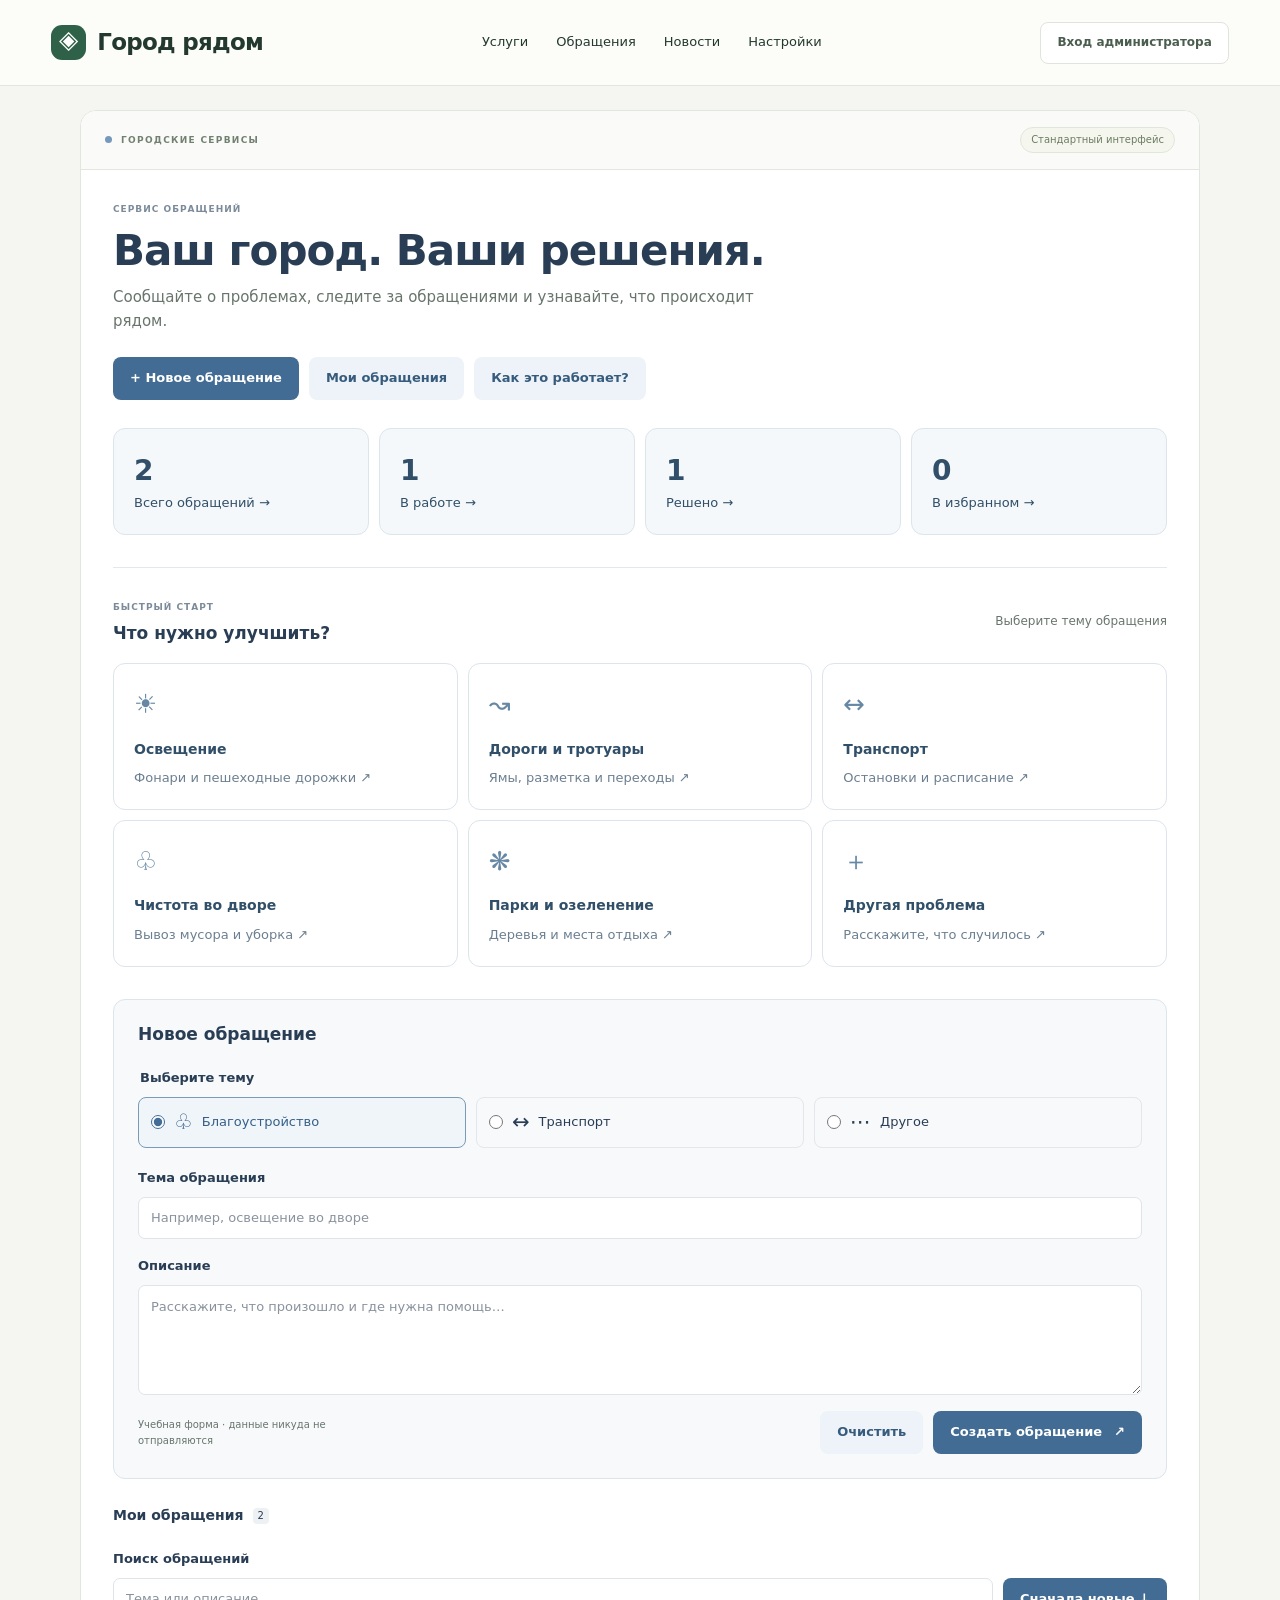
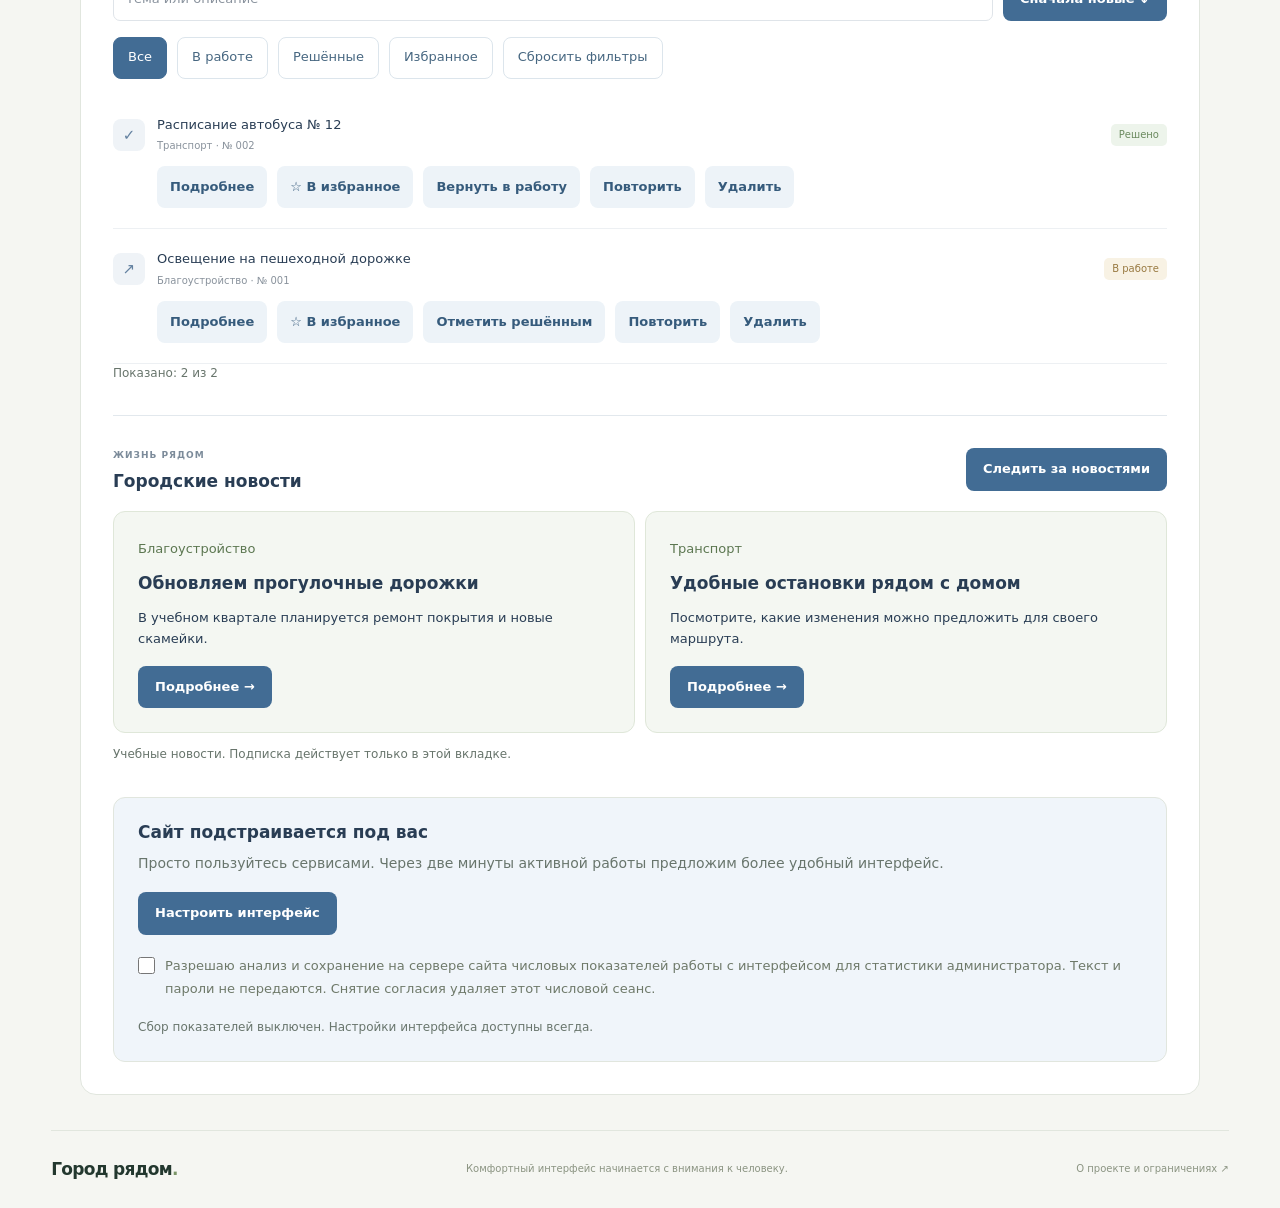
==== commit c2556279: "Unify city portal and add authenticated admin statistics" ====
--- a/index.html
+++ b/index.html
@@ -4,38 +4,50 @@
   <meta charset="utf-8">
   <meta name="viewport" content="width=device-width, initial-scale=1">
   <meta name="theme-color" content="#f5f6f2">
-  <meta name="description" content="HandHelper — локальный прототип оценки взаимодействия с клавиатурой и мышью и адаптации интерфейса с согласия пользователя.">
-  <title>HandHelper — комфортное взаимодействие</title>
+  <meta name="description" content="Город рядом — городской портал с обращениями, новостями и адаптацией интерфейса с согласия пользователя.">
+  <title>Город рядом — личный кабинет жителя</title>
+  <script src="js/role.js"></script>
   <link rel="stylesheet" href="styles.css">
   <script defer src="js/core.js"></script>
   <script defer src="js/collector.js"></script>
   <script defer src="js/adaptation.js"></script>
   <script defer src="js/runtime.js"></script>
   <script defer src="js/research.js"></script>
+  <script defer src="js/statistics.js"></script>
   <script defer src="js/app.js"></script>
+  <script defer src="js/portal.js"></script>
+  <script defer src="js/admin.js"></script>
 </head>
 <body>
   <a class="skip-link" href="#workspace">К рабочей области</a>
-  <header class="header">
-    <a href="#" class="brand" aria-label="HandHelper, начало страницы"><span class="brand-mark" aria-hidden="true">h<span>h</span></span>HandHelper<span class="brand-tag">research prototype</span></a>
-    <nav aria-label="Разделы"><a href="#workspace">Рабочая область</a><a href="#analysis">Анализ</a><a href="#model">Модель</a></nav>
-    <span class="local-badge"><span class="dot"></span>Локально на устройстве</span>
-  </header>
+  <header class="header"><a href="#" class="brand"><span class="brand-mark" aria-hidden="true">◈</span>Город рядом</a><nav aria-label="Разделы"><a href="#services">Услуги</a><a href="#my-requests">Обращения</a><a href="#city-news">Новости</a><a href="#comfort">Настройки</a><a href="#admin-statistics" data-admin-only>Статистика</a><a href="#analysis" data-admin-only>Аналитика</a><a href="#model" data-admin-only>Модель</a></nav><div class="header-account"><span class="local-badge" data-admin-only>Администратор</span><button type="button" id="admin-login-button" class="button secondary">Вход администратора</button><button type="button" id="admin-logout-button" class="button secondary" hidden>Выйти</button></div></header>
 
   <main>
-    <section class="intro" aria-labelledby="page-title">
-      <div><p class="eyebrow">ТЕХНОЛОГИИ, КОТОРЫЕ ПОМОГАЮТ</p><h1 id="page-title">Привычные действия.<br><span>Больше комфорта.</span></h1><p class="lead">Система изучает особенности взаимодействия с сайтом<br class="desktop-break"> и предлагает более удобный интерфейс. Решение — за вами.</p></div>
-      <div class="intro-note"><span class="note-icon" aria-hidden="true">↗</span><div><strong>Сначала понять, затем помочь</strong><p>Клавиатура и мышь → показатели →<br>кластер → согласие → адаптация</p><span class="subtle">Исследовательский прототип · не медицинский диагноз</span></div></div>
+
+    <section id="admin-statistics" class="admin-statistics" data-admin-only aria-labelledby="admin-statistics-title">
+      <div class="portal-section-heading"><div><p class="eyebrow">КАБИНЕТ АДМИНИСТРАТОРА</p><h2 id="admin-statistics-title" tabindex="-1">Статистика сайта</h2></div><div class="statistics-actions"><label for="statistics-period">Период</label><select id="statistics-period"><option value="7">7 дней</option><option value="30">30 дней</option><option value="all">Всё время</option></select><button type="button" id="refresh-statistics" class="button secondary">Обновить</button><button type="button" id="export-statistics" class="button secondary" disabled>Последние сеансы CSV</button></div></div>
+      <div class="statistics-cards"><div><span>Сеансов с согласием</span><strong data-statistic="sessions">—</strong></div><div><span>Активных минут</span><strong data-statistic="minutes">—</strong></div><div><span>Нажатий клавиш</span><strong data-statistic="keydowns">—</strong></div><div><span>Кликов мышью</span><strong data-statistic="clicks">—</strong></div><div><span>Созданий обращений</span><strong data-statistic="requests">—</strong></div><div><span>Выборов услуги</span><strong data-statistic="services">—</strong></div><div><span>Предложений адаптации</span><strong data-statistic="offers">—</strong></div><div><span>Принятых предложений</span><strong data-statistic="accepted">—</strong></div></div>
+      <p id="statistics-empty" class="empty-state" hidden>Пока нет сеансов с согласием на статистику. Показатели появятся после работы пользователей с сайтом.</p>
+      <div class="statistics-details"><div><h3>Сеансы по дням</h3><div id="statistics-trend" class="statistics-trend" role="group" aria-label="Количество сеансов по дням"></div><p class="subtle">Группировка по UTC. Для периода «Всё время» график показывает последние 30 дней.</p></div><div><h3>Выбранные варианты интерфейса</h3><div id="statistics-levels" class="statistics-levels"></div><p class="subtle">Только числовые действия с согласием пользователя. Тексты обращений и введённые символы не передаются.</p></div></div>
+      <h3>Последние 50 сеансов за выбранный период</h3><div class="statistics-table-wrap" tabindex="0" role="region" aria-label="Таблица последних сеансов"><table class="statistics-table"><thead><tr><th scope="col">Код сеанса</th><th scope="col">Начало</th><th scope="col">Минут</th><th scope="col">Нажатий</th><th scope="col">Кликов</th><th scope="col">Созданий обращений</th></tr></thead><tbody id="statistics-recent"></tbody></table></div>
+      <p id="statistics-status" class="subtle" role="status"></p>
     </section>
 
     <div class="workspace-grid" id="workspace">
       <section class="site-card" aria-labelledby="site-title">
-        <div class="panel-heading"><div class="panel-label"><span class="dot blue"></span>ДЕМОНСТРАЦИОННЫЙ САЙТ</div><span class="pill" id="adaptation-badge">Стандартный интерфейс</span></div>
+        <div class="panel-heading"><div class="panel-label"><span class="dot blue"></span>ГОРОДСКИЕ СЕРВИСЫ</div><span class="pill" id="adaptation-badge">Стандартный интерфейс</span></div>
         <div id="demo-site" data-hh-site>
-          <div class="demo-header"><span class="demo-logo" aria-hidden="true">◈</span><strong>Город рядом</strong><span class="demo-header-caption">Личный кабинет жителя</span></div>
           <div class="demo-body">
-            <p class="eyebrow">СЕРВИС ОБРАЩЕНИЙ</p><h2 id="site-title">Чем мы можем помочь?</h2><p class="muted">Создайте обращение или продолжите работу с заявками.</p>
+            <p class="eyebrow">СЕРВИС ОБРАЩЕНИЙ</p><h2 id="site-title">Ваш город. Ваши решения.</h2><p class="muted">Сообщайте о проблемах, следите за обращениями и узнавайте, что происходит рядом.</p>
+            <div class="portal-hero-actions" data-portal-only><button type="button" class="button" data-jump="request-form">+ Новое обращение</button><button type="button" class="button" data-jump="my-requests">Мои обращения</button><button type="button" class="button" id="open-help">Как это работает?</button></div>
+            <div class="portal-stats" data-portal-only aria-label="Сводка обращений">
+              <button type="button" data-summary-filter="all"><strong id="total-requests">2</strong><span>Всего обращений →</span></button><button type="button" data-summary-filter="active"><strong id="active-requests">1</strong><span>В работе →</span></button><button type="button" data-summary-filter="done"><strong id="done-requests">1</strong><span>Решено →</span></button><button type="button" data-summary-filter="favorites"><strong id="favorite-requests">0</strong><span>В избранном →</span></button>
+            </div>
+            <section id="services" class="portal-section" data-portal-only aria-labelledby="services-title"><div class="portal-section-heading"><div><p class="eyebrow">БЫСТРЫЙ СТАРТ</p><h3 id="services-title">Что нужно улучшить?</h3></div><span class="subtle">Выберите тему обращения</span></div>
+              <div class="service-grid"><button type="button" data-service="lighting"><span aria-hidden="true">☀</span><strong>Освещение</strong><small>Фонари и пешеходные дорожки ↗</small></button><button type="button" data-service="roads"><span aria-hidden="true">↝</span><strong>Дороги и тротуары</strong><small>Ямы, разметка и переходы ↗</small></button><button type="button" data-service="transport"><span aria-hidden="true">↔</span><strong>Транспорт</strong><small>Остановки и расписание ↗</small></button><button type="button" data-service="waste"><span aria-hidden="true">♧</span><strong>Чистота во дворе</strong><small>Вывоз мусора и уборка ↗</small></button><button type="button" data-service="trees"><span aria-hidden="true">❋</span><strong>Парки и озеленение</strong><small>Деревья и места отдыха ↗</small></button><button type="button" data-service="other"><span aria-hidden="true">＋</span><strong>Другая проблема</strong><small>Расскажите, что случилось ↗</small></button></div>
+            </section>
             <form id="request-form">
+              <h3>Новое обращение</h3>
               <fieldset class="category-fieldset"><legend>Выберите тему</legend><div class="categories">
                 <label class="category"><input type="radio" name="category" value="Благоустройство" checked><span aria-hidden="true">♧</span><span>Благоустройство</span></label>
                 <label class="category"><input type="radio" name="category" value="Транспорт"><span aria-hidden="true">↔</span><span>Транспорт</span></label>
@@ -45,15 +57,22 @@
               <input id="request-title" name="title" placeholder="Например, освещение во дворе" maxlength="120" required autocomplete="off">
               <label class="field-label" for="request-text">Описание</label>
               <textarea id="request-text" name="description" rows="4" placeholder="Расскажите, что произошло и где нужна помощь…" maxlength="4000" required></textarea>
-              <div class="form-footer"><span class="subtle">Учебная форма · данные никуда не отправляются</span><button type="submit" class="button primary">Создать обращение <span aria-hidden="true">↗</span></button></div>
+              <div class="form-footer"><span class="subtle">Учебная форма · данные никуда не отправляются</span><div class="portal-form-actions"><button type="reset" class="button" data-portal-only>Очистить</button><button type="submit" class="button primary">Создать обращение <span aria-hidden="true">↗</span></button></div></div>
             </form>
-            <div class="requests-heading"><h3>Мои обращения</h3><span class="count-badge" id="request-count">2</span></div>
+            <div class="requests-heading" id="my-requests"><h3>Мои обращения</h3><span class="count-badge" id="request-count">2</span></div>
+            <div class="requests-toolbar" data-portal-only><label class="search-field"><span class="field-label">Поиск обращений</span><input type="search" id="request-search" placeholder="Тема или описание" maxlength="200"></label><button type="button" id="sort-requests" class="button" aria-label="Изменить порядок обращений">Сначала новые ↓</button></div>
+            <div class="request-filters" data-portal-only role="group" aria-label="Фильтр обращений"><button type="button" data-filter="all" aria-pressed="true">Все</button><button type="button" data-filter="active" aria-pressed="false">В работе</button><button type="button" data-filter="done" aria-pressed="false">Решённые</button><button type="button" data-filter="favorites" aria-pressed="false">Избранное</button><button type="button" id="reset-filters">Сбросить фильтры</button></div>
             <ul class="requests-list" id="requests-list">
               <li><span class="request-symbol" aria-hidden="true">↗</span><div><strong>Освещение на пешеходной дорожке</strong><span>Благоустройство · учебный пример</span></div><span class="request-status">В работе</span></li>
               <li><span class="request-symbol" aria-hidden="true">✓</span><div><strong>Расписание автобуса № 12</strong><span>Транспорт · учебный пример</span></div><span class="request-status done">Решено</span></li>
             </ul>
+            <p id="requests-empty" class="empty-state" data-portal-only hidden>Обращений по выбранным условиям пока нет.</p>
+            <p id="requests-visible" class="subtle" data-portal-only role="status"></p>
             <div id="request-feedback" class="request-feedback" role="status"></div>
-            <details class="precision-tasks" open><summary>Уточнение данных: точность ввода и выбора объекта</summary>
+            <section id="city-news" class="portal-section" data-portal-only aria-labelledby="news-title"><div class="portal-section-heading"><div><p class="eyebrow">ЖИЗНЬ РЯДОМ</p><h3 id="news-title">Городские новости</h3></div><button type="button" id="subscribe-news" class="button" aria-pressed="false">Следить за новостями</button></div><div class="news-grid"><article><span class="news-tag">Благоустройство</span><h4>Обновляем прогулочные дорожки</h4><p>В учебном квартале планируется ремонт покрытия и новые скамейки.</p><button type="button" class="button" data-news="park">Подробнее →</button></article><article><span class="news-tag">Транспорт</span><h4>Удобные остановки рядом с домом</h4><p>Посмотрите, какие изменения можно предложить для своего маршрута.</p><button type="button" class="button" data-news="bus">Подробнее →</button></article></div><p id="news-status" class="subtle" role="status">Учебные новости. Подписка действует только в этой вкладке.</p></section>
+            <section class="comfort-panel" id="comfort" aria-labelledby="comfort-title"><h3 id="comfort-title">Сайт подстраивается под вас</h3><p class="muted">Просто пользуйтесь сервисами. Через две минуты активной работы предложим более удобный интерфейс.</p><div class="comfort-actions"><button type="button" id="open-comfort" class="button">Настроить интерфейс</button><button type="button" id="user-revert" class="button" hidden>Вернуть стандартный вид</button></div><label class="consent-label"><input type="checkbox" id="collection-consent"><span>Разрешаю анализ и сохранение на сервере сайта числовых показателей работы с интерфейсом для статистики администратора. Текст и пароли не передаются. Снятие согласия удаляет этот числовой сеанс.</span></label><button type="button" id="retry-statistics-deletion" class="button" hidden>Повторить удаление статистики</button><p id="collection-status" class="subtle" role="status">Сбор показателей выключен. Настройки интерфейса доступны всегда.</p></section>
+            <dialog id="details-dialog" class="comfort-dialog" data-portal-only aria-labelledby="details-title"><form method="dialog"><h2 id="details-title"></h2><p id="details-description" class="details-description"></p><div class="comfort-actions"><button type="submit" class="button">Закрыть</button></div></form></dialog>
+            <details class="precision-tasks" data-admin-only><summary>Исследовательские задания администратора</summary>
               <p class="muted">Во время наблюдения выполните минимум три проверки текста и десять попыток выбора объекта. Здесь правильный ответ известен заранее; текст ответа сравнивается только в памяти.</p>
               <label class="field-label" for="reference-input">Наберите образец вручную, сохраняя регистр и знаки:</label>
               <p class="reference-text" id="reference-text">Улица Мира, дом 12, подъезд 3.</p>
@@ -68,31 +87,10 @@
           </div>
         </div>
       </section>
-
-      <aside class="observation-card" aria-labelledby="observe-title">
-        <div class="panel-label"><span class="dot" id="status-dot"></span>ПАНЕЛЬ HANDHELPER</div>
-        <h2 id="observe-title">Наблюдение</h2><p class="muted">Обычная работа с сайтом — без отдельных тестов и заданий.</p>
-        <div class="session-state"><span id="session-status" role="status">Ожидает вашего согласия</span><span class="timer" id="session-timer">00:00<span> / 60:00</span></span><progress id="session-progress" max="3600" value="0" aria-label="Прогресс часа активного наблюдения"></progress></div>
-        <div class="live-counts"><div><strong id="key-count">0</strong><span>нажатий клавиш</span></div><div><strong id="click-count">0</strong><span>кликов мышью</span></div></div>
-        <label class="consent-label"><input type="checkbox" id="collection-consent"><span>Разрешаю локальный сбор числовых показателей клавиатуры и мыши в рабочей области на один сеанс.</span></label>
-        <button id="start-session" class="button primary full" disabled>Начать час наблюдения <span aria-hidden="true">→</span></button>
-        <div class="session-actions"><button id="pause-session" class="button secondary" disabled>Пауза</button><button id="finish-session" class="button secondary" disabled>Завершить</button></div>
-        <details class="session-options"><summary>Расписание и сохранение</summary>
-          <p class="subtle">Расписание действует при открытой странице. Час активности должен поместиться в выбранное окно; иначе анализ сообщит о нехватке данных.</p>
-          <label class="field-label" for="window-start">Начало окна</label><input type="datetime-local" id="window-start">
-          <label class="field-label" for="window-end">Конец окна</label><input type="datetime-local" id="window-end">
-          <button type="button" id="arm-schedule" class="button secondary full">Запланировать наблюдение</button>
-          <button type="button" id="cancel-schedule" class="button secondary full" hidden>Отменить расписание</button><p id="schedule-status" role="status" class="subtle">Расписание не задано. Время — по часам вашего браузера.</p>
-          <label class="consent-label"><input type="checkbox" id="storage-consent"><span>Разрешаю сохранять числовой сеанс и модель в этом браузере для продолжения после перезагрузки.</span></label>
-          <button type="button" id="restore-session" class="button secondary full" hidden>Восстановить сохранённый сеанс</button><p id="storage-status" role="status" class="subtle">Без этого согласия всё остаётся только в памяти вкладки.</p>
-        </details>
-        <p class="privacy-note"><span aria-hidden="true">⌁</span> Текст и пароли не сохраняются. Для проверки образца ответ сравнивается локально и удаляется из поля; остаются числовые показатели.</p>
-        <details class="observation-help"><summary>Как считается час?</summary><p>Считается время в активной вкладке и окне. После 30 секунд без действий отсчёт приостанавливается. Явная пауза и время в другой вкладке не учитываются. Без согласия на сохранение перезагрузка удаляет сеанс.</p><p>Нужны минимум 200 нажатий, 100 удержаний, 100 интервалов, 30 кликов, 20 маршрутов, три проверки текста и десять попыток выбора объекта. Сенсорный ввод и IME не подходят для текущей модели.</p></details>
-      </aside>
     </div>
 
-    <section class="analysis-section" id="analysis" aria-labelledby="analysis-title">
-      <div class="section-title"><div><p class="eyebrow">ОТ НАБЛЮДЕНИЯ К ПОДДЕРЖКЕ</p><h2 id="analysis-title">Картина взаимодействия</h2></div><button id="export-report" class="button secondary" disabled>Скачать отчёт JSON <span aria-hidden="true">↓</span></button></div>
+    <section class="analysis-section" id="analysis" data-admin-only aria-labelledby="analysis-title">
+      <div class="section-title"><div><p class="eyebrow">АНАЛИТИКА АДМИНИСТРАТОРА</p><h2 id="analysis-title">Картина взаимодействия</h2></div><div class="portal-form-actions"><button id="show-live-analysis" class="button secondary">Текущие показатели</button><button id="export-report" class="button secondary" disabled>Скачать отчёт JSON <span aria-hidden="true">↓</span></button></div></div>
       <div class="analysis-grid">
         <div class="metrics-card">
           <div class="card-title"><h3>Показатели сеанса</h3><span class="pill" id="data-source">Нет данных</span></div>
@@ -110,9 +108,9 @@
         </div>
         <div class="result-card" id="result-card">
           <div class="panel-label">РЕЗУЛЬТАТ АНАЛИЗА</div><div class="result-icon" id="result-icon" aria-hidden="true">⌁</div>
-          <h3 id="result-title">Сначала — немного данных</h3><p id="result-description">После часа активной работы система сопоставит показатели с кластерами модели.</p>
+          <h3 id="result-title">Сначала — немного данных</h3><p id="result-description">Показатели появляются во время обычной работы с сервисами, если разрешён локальный анализ.</p>
           <ul id="quality-problems" class="quality-problems" hidden></ul>
-          <div id="adaptation-offer" hidden><p id="adaptation-description"></p><label class="consent-label"><input type="checkbox" id="adaptation-consent"><span>Разрешаю применить предложенную адаптацию к демонстрационному сайту.</span></label><button id="apply-adaptation" class="button primary full" disabled>Применить адаптацию</button></div>
+          <div id="adaptation-offer" hidden><p id="adaptation-description"></p><label class="consent-label"><input type="checkbox" id="adaptation-consent"><span>Разрешаю применить предложенную адаптацию к интерфейсу сайта.</span></label><button id="apply-adaptation" class="button primary full" disabled>Применить адаптацию</button></div>
           <button id="revert-adaptation" class="button secondary full" hidden>Вернуть стандартный интерфейс</button>
           <button id="export-adapted-site" class="button secondary full" hidden>Скачать адаптированный HTML</button>
           <span class="result-disclaimer">Кластер описывает взаимодействие. Он не устанавливает наличие или степень заболевания.</span>
@@ -120,18 +118,29 @@
       </div>
     </section>
 
-    <section class="model-section" id="model" aria-labelledby="model-title">
+    <section class="model-section" id="model" data-admin-only aria-labelledby="model-title">
       <div class="section-title"><div><p class="eyebrow">ПРОЗРАЧНАЯ ЛОГИКА</p><h2 id="model-title">Модель и проверка сценариев</h2></div><span class="pill" id="model-badge">K-means · 4 кластера · синтетические данные</span></div>
       <div class="model-grid">
-        <div class="demo-scenarios"><h3>Проверьте полный сценарий за минуту</h3><p class="muted">Эти кнопки используют готовые синтетические показатели. Они не собирают данные и не заменяют реальное наблюдение.</p><div class="scenario-buttons"><button class="scenario" data-scenario="0"><span class="scenario-number">01</span><strong>Обычный профиль</strong><span>Без адаптации ↗</span></button><button class="scenario" data-scenario="1"><span class="scenario-number">02</span><strong>Небольшие трудности</strong><span>Поддержка уровня 1 ↗</span></button><button class="scenario" data-scenario="2"><span class="scenario-number">03</span><strong>Заметные трудности</strong><span>Поддержка уровня 2 ↗</span></button><button class="scenario" data-scenario="3"><span class="scenario-number">04</span><strong>Выраженные трудности</strong><span>Поддержка уровня 3 ↗</span></button></div></div>
+        <div class="demo-scenarios"><h3>Проверьте полный сценарий за минуту</h3><p class="muted">Эти кнопки используют готовые синтетические показатели. Они не собирают данные и не заменяют реальное наблюдение.</p><p id="scenario-status" class="scenario-status" role="status">Выберите профиль: час наблюдения для синтетических сценариев не нужен.</p><div class="scenario-buttons" aria-describedby="scenario-status"><button class="scenario" data-scenario="0"><span class="scenario-number">01</span><strong>Обычный профиль</strong><span>Без адаптации ↗</span></button><button class="scenario" data-scenario="1"><span class="scenario-number">02</span><strong>Небольшие трудности</strong><span>Поддержка уровня 1 ↗</span></button><button class="scenario" data-scenario="2"><span class="scenario-number">03</span><strong>Заметные трудности</strong><span>Поддержка уровня 2 ↗</span></button><button class="scenario" data-scenario="3"><span class="scenario-number">04</span><strong>Выраженные трудности</strong><span>Поддержка уровня 3 ↗</span></button></div></div>
         <div class="training-card"><h3>Обучение и проверка модели</h3><p class="muted">Загрузите числовую выборку, размеченное исследование или ранее экспортированную модель v2. В исследовании участники обучения и проверки не пересекаются.</p><label class="file-label" for="training-file">Выбрать JSON <span aria-hidden="true">↑</span><input id="training-file" type="file" accept=".json,application/json"></label><p id="training-status" class="subtle" role="status">Сейчас: 400 синтетических сессий. Клиническая валидация отсутствует.</p><button class="text-button" id="download-training">Пример числовой выборки</button><button class="text-button" id="download-study">Пример размеченного исследования</button><button class="text-button" id="export-model">Скачать текущую модель</button><button class="text-button" id="export-evaluation" disabled>Скачать результаты проверки модели</button><p class="card-footnote">Метки исследования 0–3 задаёт автор по независимой оценке. Импорт и высокая точность на одной выборке не означают клиническую валидацию.</p></div>
       </div>
     </section>
-    <section class="research-export"><h3>Сбор выборки для исследования</h3><p class="muted">Экспортируйте завершённое реальное наблюдение с достаточными данными. Используйте случайный код участника, без ФИО. Метку назначает специалист отдельно; программа её не придумывает.</p><label class="field-label" for="participant-id">Обезличенный код участника</label><input id="participant-id" type="text" maxlength="64" pattern="[a-zA-Z0-9_-]+" placeholder="Например, participant_001"><button type="button" id="export-participant" class="button secondary" disabled>Скачать сессию для исследования</button></section>
-    <div class="data-footer"><p><strong>Ваши данные — под вашим контролем.</strong><br><span>Нет внешних запросов. Сохранение числовых показателей в браузере включается отдельным согласием.</span></p><button id="delete-data" class="button danger">Остановить и удалить данные</button></div>
+    <section class="research-export" data-admin-only><h3>Сбор выборки для исследования</h3><p class="muted">Экспортируйте завершённое реальное наблюдение с достаточными данными. Используйте случайный код участника, без ФИО. Метку назначает специалист отдельно; программа её не придумывает.</p><label class="field-label" for="participant-id">Обезличенный код участника</label><input id="participant-id" type="text" maxlength="64" pattern="[a-zA-Z0-9_-]+" placeholder="Например, participant_001"><button type="button" id="export-participant" class="button secondary" disabled>Скачать сессию для исследования</button></section>
+    <div class="data-footer" data-admin-only><p><strong>Ваши данные — под вашим контролем.</strong><br><span>Нет внешних запросов. Сохранение числовой статистики на сервере включается согласием в настройках.</span></p><button id="delete-data" class="button danger">Остановить и удалить данные</button></div>
+    <dialog id="comfort-dialog" class="comfort-dialog" aria-labelledby="comfort-dialog-title" aria-describedby="comfort-dialog-description">
+      <form method="dialog">
+        <p class="eyebrow">БОЛЬШЕ КОМФОРТА</p>
+        <h2 id="comfort-dialog-title">Хотите адаптировать интерфейс?</h2>
+        <p id="comfort-dialog-description">Можно увеличить текст, кнопки и расстояния между элементами. Выберите удобный вариант — стандартный вид можно вернуть в любой момент.</p>
+        <label class="field-label" for="comfort-level">Вариант интерфейса</label>
+        <select id="comfort-level"><option value="1">Немного крупнее</option><option value="2">Крупные элементы, одна колонка</option><option value="3">Максимально крупные элементы, без анимаций</option></select>
+        <div class="comfort-actions"><button type="submit" id="accept-comfort" value="accept" class="button primary">Да, адаптировать</button><button type="submit" value="decline" class="button secondary" autofocus>Оставить как есть</button></div>
+      </form>
+    </dialog>
     <p id="app-message" class="app-message" role="status" aria-live="polite"></p>
+    <dialog id="admin-login-dialog" class="comfort-dialog" aria-labelledby="admin-login-title"><form id="admin-login-form"><p class="eyebrow">ДОСТУП АДМИНИСТРАТОРА</p><h2 id="admin-login-title">Вход в кабинет</h2><label class="field-label" for="admin-username">Логин</label><input id="admin-username" name="username" autocomplete="username" value="admin" maxlength="64" required><label class="field-label" for="admin-password">Пароль</label><input id="admin-password" name="password" type="password" autocomplete="current-password" maxlength="256" required><p id="admin-login-error" class="login-error" role="alert"></p><div class="comfort-actions"><button type="submit" id="submit-admin-login" class="button primary">Войти</button><button type="button" id="close-admin-login" class="button secondary">Отмена</button></div></form></dialog>
   </main>
-  <footer class="footer"><a class="brand" href="#">HandHelper<span class="footer-dot">.</span></a><span>Комфортный интерфейс начинается с внимания к человеку.</span><a href="README.md">О проекте и ограничениях ↗</a></footer>
+  <footer class="footer"><a class="brand" href="#">Город рядом<span class="footer-dot">.</span></a><span>Комфортный интерфейс начинается с внимания к человеку.</span><a href="README.md">О проекте и ограничениях ↗</a></footer>
   <noscript>Для работы прототипа необходимо разрешить JavaScript в браузере.</noscript>
 </body>
 </html>
--- a/styles.css
+++ b/styles.css
@@ -12,6 +12,20 @@
 a:hover { text-decoration: underline; }
 button:focus-visible, a:focus-visible, input:focus-visible, textarea:focus-visible, summary:focus-visible, label:has(input:focus-visible) { outline: 3px solid #4673bc; outline-offset: 4px; }
 [hidden] { display: none !important; }
+html:not([data-role="admin"]) [data-admin-only], html[data-role="admin"] [data-user-only] { display: none !important; }
+html:not([data-role="admin"]) .workspace-grid { grid-template-columns: minmax(0, 1fr); }
+html:not([data-role="admin"]) .site-card { max-width: 960px; width: 100%; margin-inline: auto; }
+.comfort-panel { max-width: 960px; margin: 0 auto 24px; padding: 24px; border: 1px solid var(--line); border-radius: 12px; background: white; }
+.comfort-panel h2 { font-size: 22px; }
+.comfort-panel .muted { margin-top: 10px; font-size: 14px; }
+.comfort-actions { display: flex; flex-wrap: wrap; gap: 12px; margin-top: 18px; }
+.comfort-actions .button { min-height: 48px; font-size: 14px; }
+.comfort-dialog { width: min(560px, calc(100% - 32px)); max-height: calc(100dvh - 32px); overflow-y: auto; padding: 28px; color: var(--ink); border: 1px solid var(--line); border-radius: 16px; box-shadow: 0 20px 80px #23382f40; }
+.comfort-dialog::backdrop { background: #172b2180; }
+.comfort-dialog h2 { font-size: 25px; }
+.comfort-dialog p:not(.eyebrow) { margin-top: 16px; }
+.comfort-dialog select { width: 100%; min-height: 48px; padding: 8px; background: white; border: 1px solid var(--line); border-radius: 8px; }
+@media (max-width: 450px) { .comfort-dialog { padding: 20px; } .comfort-actions { flex-direction: column; } }
 h1, h2, h3, p { margin: 0; }
 h1, h2, h3 { line-height: 1.2; }
 h2 { font-size: 27px; font-weight: 600; letter-spacing: -.7px; }
@@ -158,6 +172,8 @@
 .demo-scenarios > p, .training-card > p { font-size: 12px; margin-top: 11px; }
 .training-card { border-left: 1px solid var(--line); background: #fafbf7; }
 .scenario-buttons { display: grid; grid-template-columns: repeat(2, minmax(0, 1fr)); gap: 10px; margin-top: 22px; }
+.demo-scenarios > .scenario-status { padding: 12px 14px; border-radius: 8px; background: #f0f4eb; color: #405b37; font-size: 12px; }
+.scenario-session-link { display: inline-block; margin-top: 8px; padding: 5px 0; font-size: 12px; color: #355c40; text-decoration: underline; }
 .scenario { text-align: left; padding: 15px; border: 1px solid var(--line); background: white; border-radius: 9px; color: var(--ink); }
 .scenario:hover:enabled { background: #f4f7ee; border-color: #aab99c; }
 .scenario-number { font-size: 10px; color: #a2ad95; margin-bottom: 5px; }
@@ -201,3 +217,79 @@
 @media (max-width: 800px) { .header { flex-wrap: wrap; gap: 10px; } .header nav { order: 3; width: 100%; justify-content: center; gap: 25px; } .local-badge { font-size: 10px; } .intro { padding: 32px 0; } h1 { letter-spacing: -1px; } .intro-note { display: none; } .workspace-grid, .analysis-grid, .model-grid { grid-template-columns: 1fr; } .observation-card { order: -1; } .categories { grid-template-columns: repeat(3, minmax(0, 1fr)); } .category { font-size: 11px; gap: 6px; padding: 12px 7px; } .category > span:first-of-type { display: none; } .observation-card h2 { margin-top: 12px; } .metrics-grid { grid-template-columns: repeat(3, minmax(0, 1fr)); } .training-card { border-left: 0; border-top: 1px solid var(--line); } .section-title { align-items: flex-start; } .section-title h2 { font-size: 23px; } .section-title .button { font-size: 10px; padding: 8px 10px; } .model-section .section-title { flex-direction: column; gap: 12px; } .data-footer { flex-direction: column; align-items: flex-start; } .footer { flex-wrap: wrap; } .footer > span { display: none; } }
 @media (max-width: 450px) { .demo-body { padding: 23px 18px; } .panel-heading { padding: 13px 18px; flex-wrap: wrap; } .demo-header { padding: 15px 18px; } .demo-header-caption { font-size: 9px; } .categories { grid-template-columns: 1fr; } .category { font-size: 13px; padding: 12px; } .metrics-grid { grid-template-columns: repeat(2, minmax(0, 1fr)); } .section-title { flex-direction: column; gap: 12px; } .form-footer { flex-direction: column; align-items: stretch; } .form-footer .subtle { max-width: none; } .requests-list li { flex-wrap: wrap; } .request-status { margin-left: 44px; } .scenario-buttons { grid-template-columns: 1fr; } .lead { font-size: 13px; } .desktop-break { display: none; } .header nav { font-size: 12px; gap: 15px; } }
 @media (prefers-reduced-motion: reduce) { html { scroll-behavior: auto; } *, *::before, *::after { transition: none !important; animation: none !important; } }
+
+/* One portal contains all resident actions and optional administrator sections. */
+main { padding-top: 24px; }
+.workspace-grid { grid-template-columns: minmax(0, 1fr); }
+.site-card { max-width: 1120px; width: 100%; margin-inline: auto; }
+html:not([data-role="admin"]) .site-card { max-width: 1120px; }
+.demo-body { padding: 32px; }
+.demo-body > h2 { font-size: clamp(28px, 4vw, 42px); letter-spacing: -1px; }
+.demo-body > .muted { font-size: 15px; max-width: 650px; }
+.portal-hero-actions, .portal-form-actions { display: flex; flex-wrap: wrap; align-items: center; gap: var(--hh-gap, 10px); }
+.portal-hero-actions { margin-top: 24px; }
+.demo-body .button { min-height: max(42px, var(--hh-control)); }
+.portal-hero-actions .button:not(:first-child), .portal-form-actions .button[type="reset"] { background: #edf3f8; color: #365b7c; }
+.portal-stats { display: grid; grid-template-columns: repeat(4, minmax(0, 1fr)); gap: var(--hh-gap); margin-top: 28px; }
+.portal-stats button { padding: 20px; text-align: left; border: 1px solid #dce5ec; border-radius: 12px; color: #314f68; background: #f4f8fa; min-height: var(--hh-control); }
+.portal-stats strong { display: block; font-size: 28px; font-weight: 600; }
+.portal-stats span { display: block; font-size: var(--hh-font); }
+.portal-section { padding-top: 32px; margin-top: 32px; border-top: 1px solid #e2e8ed; }
+.portal-section-heading { display: flex; align-items: center; justify-content: space-between; flex-wrap: wrap; gap: 16px; margin-bottom: 20px; }
+.portal-section-heading .eyebrow { margin-bottom: 8px; }
+.service-grid { display: grid; grid-template-columns: repeat(3, minmax(0, 1fr)); gap: var(--hh-gap); }
+.service-grid button { text-align: left; background: white; border: 1px solid #dce5ec; border-radius: 12px; padding: 20px; color: #314f68; min-height: var(--hh-control); }
+.service-grid button:hover, .portal-stats button:hover { background: #edf4fa; border-color: #89a8c1; }
+.service-grid button > span { display: block; font-size: 26px; color: #6688a4; margin-bottom: 12px; }
+.service-grid strong { display: block; font-size: max(14px, var(--hh-font)); }
+.service-grid small { display: block; margin-top: 8px; font-size: var(--hh-font); color: #6b7f90; }
+#request-form { margin-top: 32px; padding: 24px; background: #f7f9fb; border: 1px solid #dce5ec; border-radius: 12px; scroll-margin-top: 24px; }
+.requests-toolbar { display: flex; gap: var(--hh-gap); align-items: flex-end; }
+.search-field { flex: 1; min-width: 0; }
+.search-field .field-label { font-size: var(--hh-font); }
+.demo-body input[type="search"] { width: 100%; min-height: max(42px, var(--hh-control)); padding: 10px 12px; border: 1px solid #dfe4e9; border-radius: 7px; font-size: var(--hh-font); }
+.request-filters { display: flex; flex-wrap: wrap; gap: var(--hh-gap); margin: 16px 0; }
+.request-filters button { border: 1px solid #dce5ec; background: white; color: #476781; border-radius: 8px; padding: 8px 14px; min-height: max(42px, var(--hh-control)); font-size: var(--hh-font); }
+.request-filters [aria-pressed="true"] { background: #426c94; color: white; border-color: #426c94; }
+.requests-list li { flex-wrap: wrap; padding: 20px 0; }
+.request-content { flex: 1; }
+.request-row-actions { display: flex; flex-wrap: wrap; gap: var(--hh-gap); flex-basis: 100%; padding-left: 44px; }
+.demo-body .request-row-actions .button { background: #edf3f8; color: #365b7c; padding: 8px 12px; }
+.demo-body .request-row-actions .button[aria-pressed="true"] { background: #e1eddb; color: #365d2e; }
+.empty-state { padding: 28px 12px; text-align: center; color: #6b7f90; border: 1px dashed #cfdce7; border-radius: 8px; }
+.news-grid { display: grid; grid-template-columns: repeat(2, minmax(0, 1fr)); gap: var(--hh-gap); }
+.news-grid article { padding: 24px; background: #f4f7f2; border: 1px solid #dfe7d9; border-radius: 12px; }
+.news-grid h4 { font-size: max(17px, var(--hh-font)); margin: 12px 0; line-height: 1.4; }
+.news-grid p { font-size: var(--hh-font); margin-bottom: 16px; }
+.news-tag { font-size: var(--hh-font); color: #5c7751; }
+#news-status { margin-top: 12px; }
+.demo-body .comfort-panel { max-width: none; margin: 32px 0 0; background: #f0f5fa; }
+.comfort-panel .consent-label { margin-top: 20px; font-size: max(12px, var(--hh-font)); }
+.details-description { white-space: pre-wrap; overflow-wrap: anywhere; }
+.header-account, .statistics-actions { display: flex; align-items: center; flex-wrap: wrap; gap: 10px; }
+.header-account .button { white-space: nowrap; }
+.admin-statistics { padding: 28px; margin-bottom: 24px; background: white; border: 1px solid var(--line); border-radius: 14px; min-width: 0; }
+.statistics-actions { font-size: 13px; }
+.statistics-actions select { min-height: 42px; padding: 8px; border: 1px solid var(--line); border-radius: 8px; background: white; }
+.statistics-cards { display: grid; grid-template-columns: repeat(4, minmax(0, 1fr)); gap: 12px; }
+.statistics-cards > div { padding: 18px; border: 1px solid #dce5ec; background: #f4f8fa; border-radius: 10px; }
+.statistics-cards span { font-size: 12px; color: #657b8b; }
+.statistics-cards strong { display: block; font-size: 28px; margin-top: 8px; font-variant-numeric: tabular-nums; }
+.statistics-details { display: grid; grid-template-columns: minmax(0, 2fr) minmax(0, 1fr); gap: 28px; margin: 28px 0; }
+.statistics-details > div { min-width: 0; }
+.statistics-trend { display: flex; gap: 12px; min-height: 160px; align-items: flex-end; overflow-x: auto; margin: 16px 0; padding-bottom: 8px; }
+.statistics-day { min-width: 42px; flex: 1; display: flex; flex-direction: column; gap: 6px; align-items: center; justify-content: flex-end; font-size: 12px; }
+.statistics-day-bar { background: #779c87; width: 100%; min-height: 2px; max-width: 42px; border-radius: 5px 5px 0 0; }
+.statistics-levels { margin: 18px 0; font-size: 14px; line-height: 2; }
+.statistics-table-wrap { width: 100%; overflow-x: auto; margin: 16px 0; }
+.statistics-table { border-collapse: collapse; width: 100%; min-width: 680px; text-align: left; font-size: 13px; }
+.statistics-table th, .statistics-table td { padding: 12px; border-bottom: 1px solid var(--line); white-space: nowrap; }
+.statistics-table th { background: #f4f8fa; }
+#admin-login-form input { width: 100%; min-height: 48px; padding: 10px 12px; border: 1px solid var(--line); border-radius: 8px; }
+.login-error { color: #9c3630; font-size: 14px; min-height: 24px; }
+@media (max-width: 800px) { .statistics-cards { grid-template-columns: repeat(2, minmax(0, 1fr)); } .statistics-details { grid-template-columns: 1fr; } .header-account { margin-left: auto; } }
+@media (max-width: 450px) { .admin-statistics { padding: 18px; } .statistics-cards > div { padding: 12px; } .statistics-actions { align-items: stretch; } .statistics-actions .button { flex: 1; } .header-account .button { font-size: 11px; padding: 8px; } }
+[data-hh-support="2"] .service-grid, [data-hh-support="3"] .service-grid,
+[data-hh-support="2"] .news-grid, [data-hh-support="3"] .news-grid { grid-template-columns: 1fr; }
+@media (max-width: 800px) { .portal-stats, .service-grid { grid-template-columns: repeat(2, minmax(0, 1fr)); } .demo-body { padding: 24px; } .header { gap: 16px; } }
+@media (max-width: 500px) { .demo-body { padding: 22px 16px; } #request-form { padding: 16px; } .portal-stats button { padding: 14px; } .service-grid, .news-grid { grid-template-columns: 1fr; } .requests-toolbar { align-items: stretch; flex-direction: column; } .request-row-actions { padding-left: 0; } .request-row-actions .button { flex: 1 1 130px; } .portal-hero-actions, .portal-form-actions { align-items: stretch; flex-direction: column; } .portal-form-actions { width: 100%; } .header nav { gap: 12px; flex-wrap: wrap; } .demo-header { flex-wrap: wrap; } .demo-header-caption { margin-left: 0; } }
